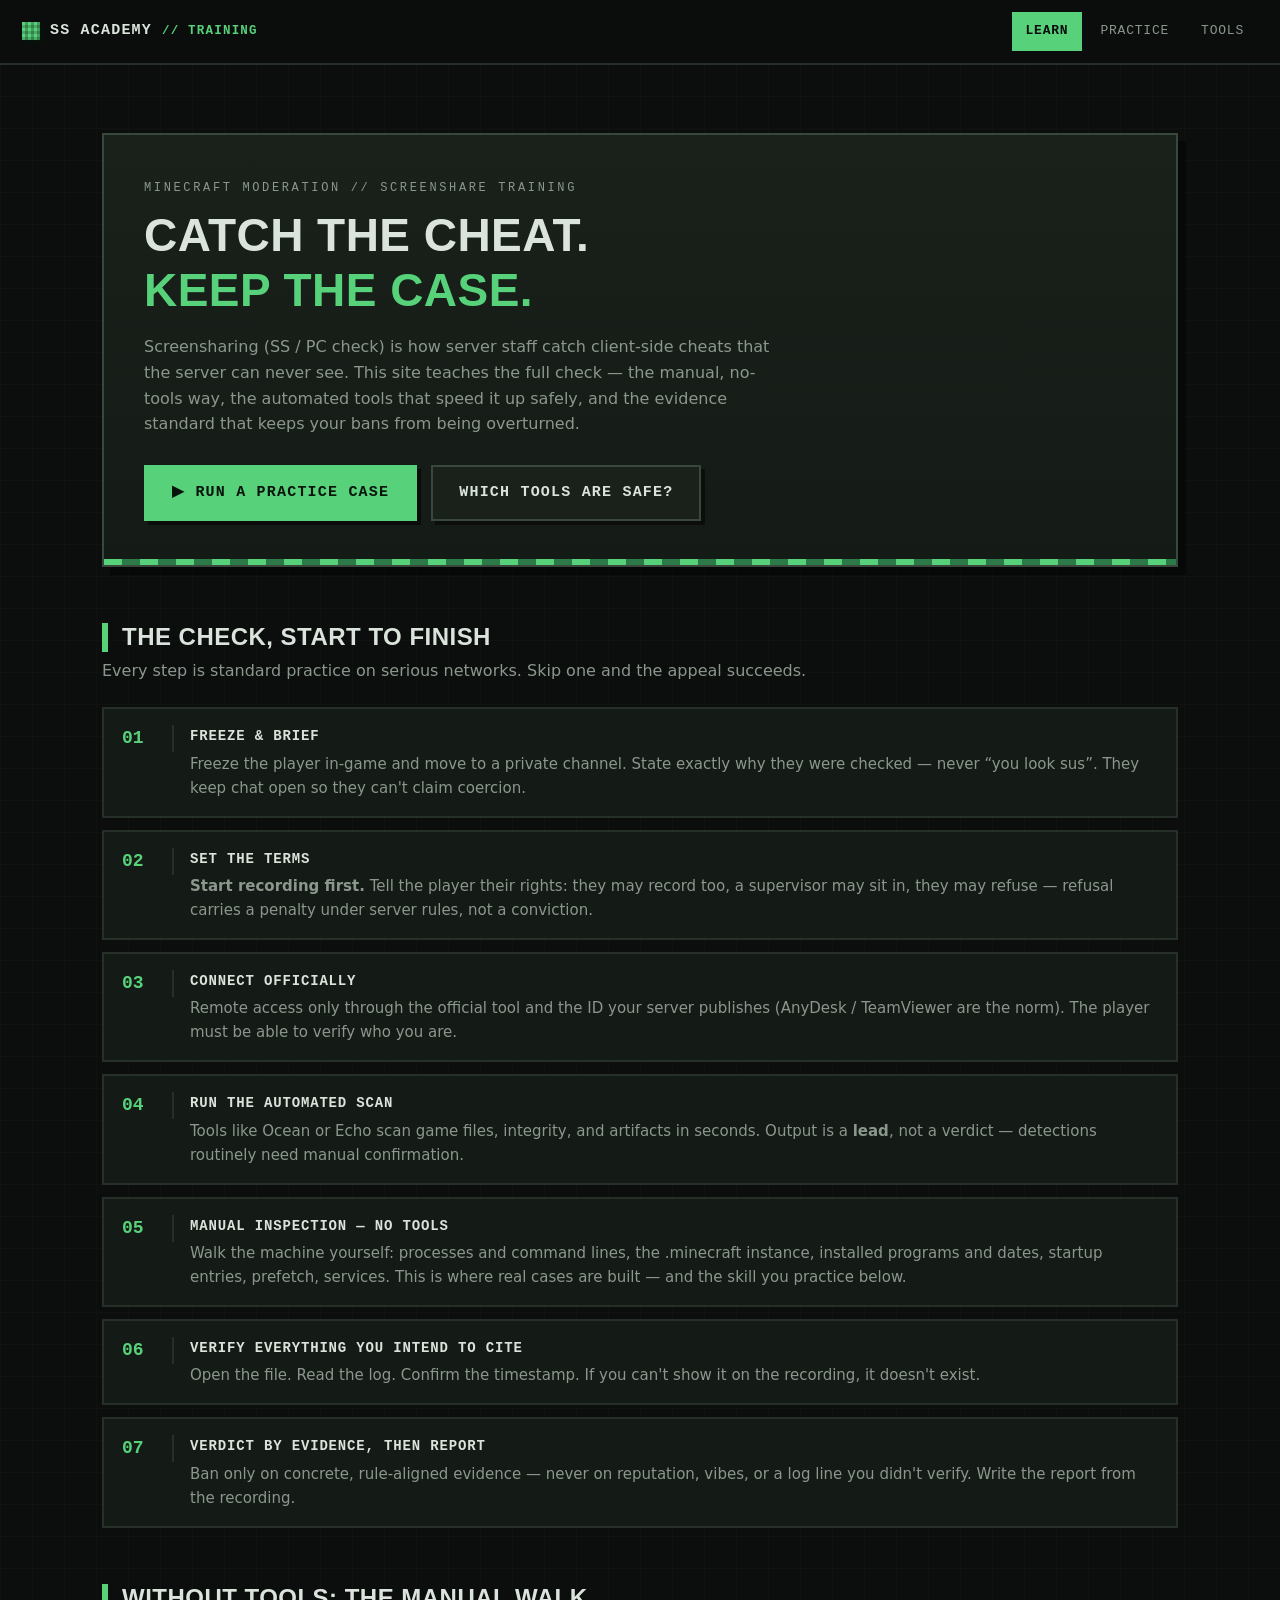
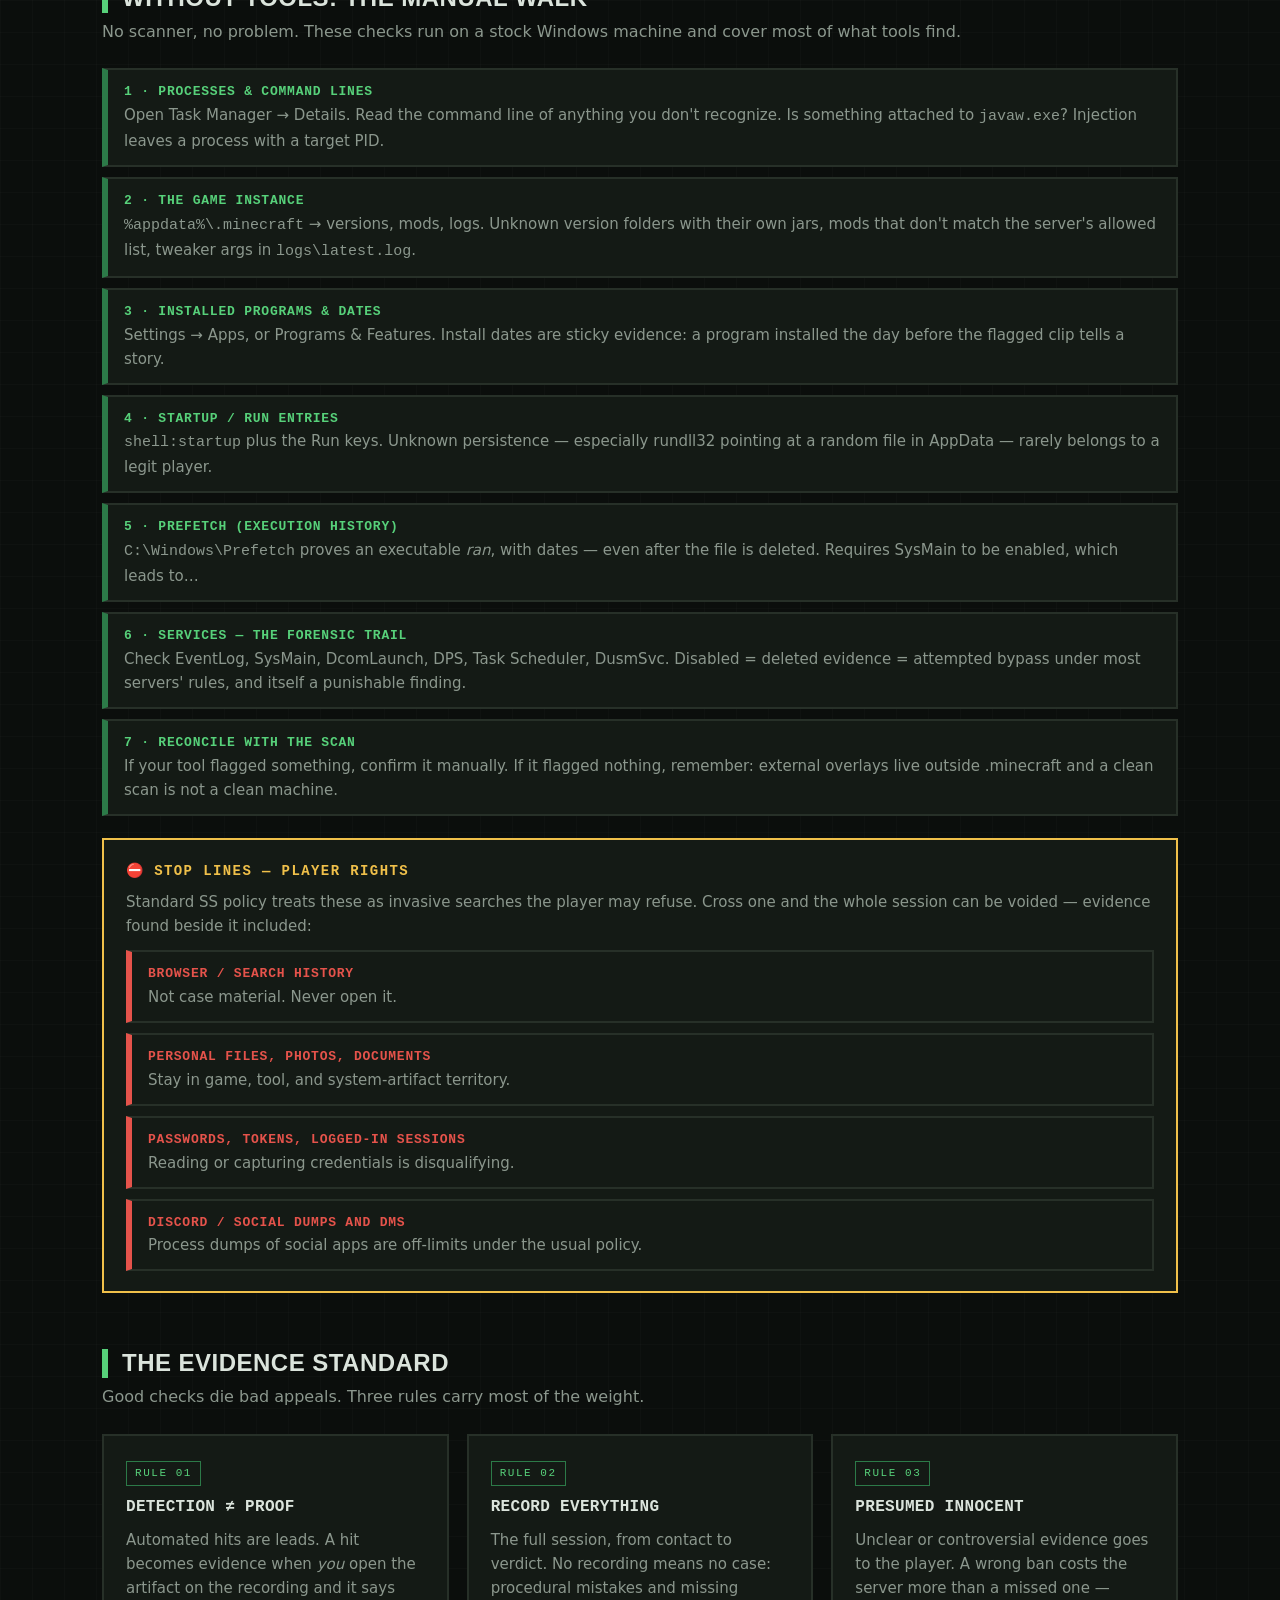
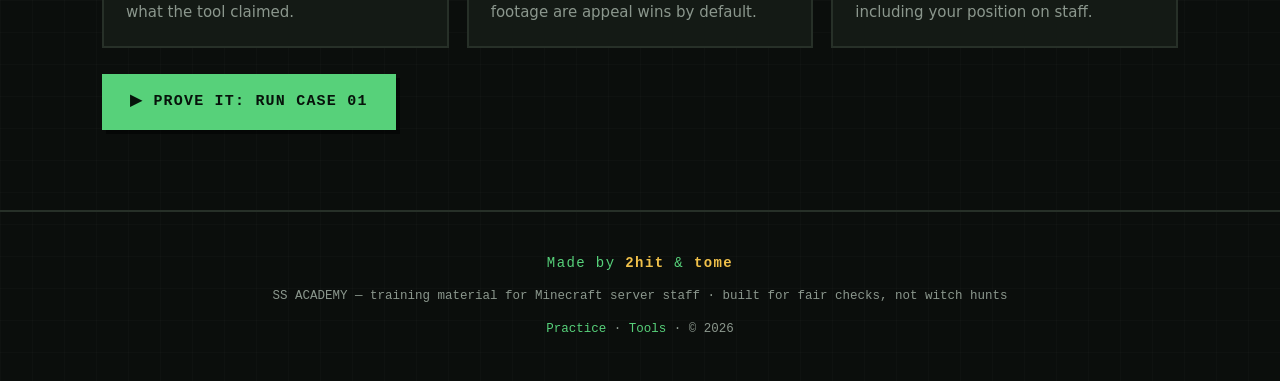
==== index.html @ bb81f4fd "SS Academy — training site for Minecraft screenshare staff" ====
<!DOCTYPE html>
<html lang="en">
<head>
  <meta charset="utf-8">
  <meta name="viewport" content="width=device-width, initial-scale=1">
  <title>SS Academy — Learn to screenshare in Minecraft</title>
  <meta name="description" content="Train as Minecraft server staff: the screenshare process, manual no-tools checks, safe tools like Ocean, and the evidence standard.">
  <link rel="icon" href="data:image/svg+xml,%3Csvg%20xmlns='http://www.w3.org/2000/svg'%20viewBox='0%200%2016%2016'%3E%3Crect%20width='16'%20height='16'%20fill='%2357d17a'/%3E%3Crect%20width='16'%20height='5'%20fill='%232c7a48'/%3E%3C/svg%3E">
  <link rel="stylesheet" href="assets/styles.css">
</head>
<body>

  <header class="topbar">
    <a class="brand" href="index.html"><span class="brand-block"></span>SS&nbsp;ACADEMY<small>// training</small></a>
    <nav class="nav">
      <a href="index.html">Learn</a>
      <a href="practice.html">Practice</a>
      <a href="tools.html">Tools</a>
    </nav>
  </header>

  <main class="wrap">

    <div class="hero">
      <p class="kicker">Minecraft moderation // screenshare training</p>
      <h1>Catch the cheat.<br><em>Keep the case.</em></h1>
      <p>
        Screensharing (SS / PC check) is how server staff catch client-side cheats that the
        server can never see. This site teaches the full check — the manual, no-tools way,
        the automated tools that speed it up safely, and the evidence standard that keeps
        your bans from being overturned.
      </p>
      <div class="cta-row">
        <a class="btn btn-accent btn-lg" href="practice.html">▶ Run a practice case</a>
        <a class="btn btn-lg" href="tools.html">Which tools are safe?</a>
      </div>
    </div>

    <section>
      <h2 class="section-title">The check, start to finish</h2>
      <p class="section-sub">Every step is standard practice on serious networks. Skip one and the appeal succeeds.</p>
      <div class="flow">
        <div class="flow-step">
          <div><h4>Freeze &amp; brief</h4>
          <p>Freeze the player in-game and move to a private channel. State exactly why they were checked — never “you look sus”. They keep chat open so they can't claim coercion.</p></div>
        </div>
        <div class="flow-step">
          <div><h4>Set the terms</h4>
          <p><b>Start recording first.</b> Tell the player their rights: they may record too, a supervisor may sit in, they may refuse — refusal carries a penalty under server rules, not a conviction.</p></div>
        </div>
        <div class="flow-step">
          <div><h4>Connect officially</h4>
          <p>Remote access only through the official tool and the ID your server publishes (AnyDesk / TeamViewer are the norm). The player must be able to verify who you are.</p></div>
        </div>
        <div class="flow-step">
          <div><h4>Run the automated scan</h4>
          <p>Tools like Ocean or Echo scan game files, integrity, and artifacts in seconds. Output is a <b>lead</b>, not a verdict — detections routinely need manual confirmation.</p></div>
        </div>
        <div class="flow-step">
          <div><h4>Manual inspection — no tools</h4>
          <p>Walk the machine yourself: processes and command lines, the .minecraft instance, installed programs and dates, startup entries, prefetch, services. This is where real cases are built — and the skill you practice below.</p></div>
        </div>
        <div class="flow-step">
          <div><h4>Verify everything you intend to cite</h4>
          <p>Open the file. Read the log. Confirm the timestamp. If you can't show it on the recording, it doesn't exist.</p></div>
        </div>
        <div class="flow-step">
          <div><h4>Verdict by evidence, then report</h4>
          <p>Ban only on concrete, rule-aligned evidence — never on reputation, vibes, or a log line you didn't verify. Write the report from the recording.</p></div>
        </div>
      </div>
    </section>

    <section>
      <h2 class="section-title">Without tools: the manual walk</h2>
      <p class="section-sub">No scanner, no problem. These checks run on a stock Windows machine and cover most of what tools find.</p>
      <ul class="checklist">
        <li><b>1 · Processes &amp; command lines</b><span>Open Task Manager → Details. Read the command line of anything you don't recognize. Is something attached to <code>javaw.exe</code>? Injection leaves a process with a target PID.</span></li>
        <li><b>2 · The game instance</b><span><code>%appdata%\.minecraft</code> → versions, mods, logs. Unknown version folders with their own jars, mods that don't match the server's allowed list, tweaker args in <code>logs\latest.log</code>.</span></li>
        <li><b>3 · Installed programs &amp; dates</b><span>Settings → Apps, or Programs & Features. Install dates are sticky evidence: a program installed the day before the flagged clip tells a story.</span></li>
        <li><b>4 · Startup / Run entries</b><span><code>shell:startup</code> plus the Run keys. Unknown persistence — especially rundll32 pointing at a random file in AppData — rarely belongs to a legit player.</span></li>
        <li><b>5 · Prefetch (execution history)</b><span><code>C:\Windows\Prefetch</code> proves an executable <i>ran</i>, with dates — even after the file is deleted. Requires SysMain to be enabled, which leads to…</span></li>
        <li><b>6 · Services — the forensic trail</b><span>Check EventLog, SysMain, DcomLaunch, DPS, Task Scheduler, DusmSvc. Disabled = deleted evidence = attempted bypass under most servers' rules, and itself a punishable finding.</span></li>
        <li><b>7 · Reconcile with the scan</b><span>If your tool flagged something, confirm it manually. If it flagged nothing, remember: external overlays live outside .minecraft and a clean scan is not a clean machine.</span></li>
      </ul>

      <div class="callout" style="margin-top:22px">
        <h4>⛔ Stop lines — player rights</h4>
        <p style="margin-bottom:12px">
          Standard SS policy treats these as invasive searches the player may refuse. Cross one and
          the whole session can be voided — evidence found beside it included:
        </p>
        <ul class="checklist stoplist">
          <li><b>Browser / search history</b><span>Not case material. Never open it.</span></li>
          <li><b>Personal files, photos, documents</b><span>Stay in game, tool, and system-artifact territory.</span></li>
          <li><b>Passwords, tokens, logged-in sessions</b><span>Reading or capturing credentials is disqualifying.</span></li>
          <li><b>Discord / social dumps and DMs</b><span>Process dumps of social apps are off-limits under the usual policy.</span></li>
        </ul>
      </div>
    </section>

    <section>
      <h2 class="section-title">The evidence standard</h2>
      <p class="section-sub">Good checks die bad appeals. Three rules carry most of the weight.</p>
      <div class="grid grid-3">
        <div class="card">
          <span class="tag ok">Rule 01</span>
          <h3>Detection ≠ proof</h3>
          <p>Automated hits are leads. A hit becomes evidence when <i>you</i> open the artifact on the recording and it says what the tool claimed.</p>
        </div>
        <div class="card">
          <span class="tag ok">Rule 02</span>
          <h3>Record everything</h3>
          <p>The full session, from contact to verdict. No recording means no case: procedural mistakes and missing footage are appeal wins by default.</p>
        </div>
        <div class="card">
          <span class="tag ok">Rule 03</span>
          <h3>Presumed innocent</h3>
          <p>Unclear or controversial evidence goes to the player. A wrong ban costs the server more than a missed one — including your position on staff.</p>
        </div>
      </div>
      <div class="cta-row" style="margin-top:26px">
        <a class="btn btn-accent btn-lg" href="practice.html">▶ Prove it: run case 01</a>
      </div>
    </section>

  </main>

  <footer class="footer">
    <p class="credit">Made by <b>2hit</b> &amp; <b>tome</b></p>
    <p>SS ACADEMY — training material for Minecraft server staff · built for fair checks, not witch hunts</p>
    <p><a href="practice.html">Practice</a> · <a href="tools.html">Tools</a> · © <span data-year></span></p>
  </footer>

  <script src="assets/site.js"></script>
</body>
</html>
---- assets/styles.css ----
/* ============================================================
   SS Academy — dark ops-console theme with blocky accents
   Zero external resources: system fonts only, works offline.
   ============================================================ */

:root {
  --bg: #0b0e0c;
  --bg2: #10150f;
  --panel: #141a15;
  --panel2: #1a211b;
  --line: #273028;
  --line-hi: #3a473c;
  --text: #dbe4dc;
  --muted: #8b978d;
  --accent: #57d17a;
  --accent-dim: #2c7a48;
  --gold: #f0c04a;
  --red: #e5534b;
  --blue: #5aa7e8;
  --mono: "Lucida Console", "Courier New", ui-monospace, monospace;
  --sans: Tahoma, Verdana, "DejaVu Sans", Geneva, sans-serif;
  --display: "Arial Black", "Arial Bold", Impact, "Helvetica Neue", sans-serif;
}

* { box-sizing: border-box; }

/* `hidden` must win over component display rules */
[hidden] { display: none !important; }

html { scroll-behavior: smooth; scroll-padding-top: 76px; }

body {
  margin: 0;
  background:
    linear-gradient(90deg, rgba(255,255,255,.014) 1px, transparent 1px) 0 0 / 32px 32px,
    linear-gradient(rgba(255,255,255,.014) 1px, transparent 1px) 0 0 / 32px 32px,
    var(--bg);
  color: var(--text);
  font-family: var(--sans);
  font-size: 16px;
  line-height: 1.6;
}

h1, h2, h3, h4, .mono { font-family: var(--mono); }

h1, h2, h3 { line-height: 1.2; letter-spacing: .02em; }

a { color: var(--accent); text-decoration: none; }
a:hover { text-decoration: underline; }

::selection { background: var(--accent-dim); color: #fff; }

/* ---------- top bar ---------- */

.topbar {
  position: sticky;
  top: 0;
  z-index: 40;
  display: flex;
  align-items: center;
  gap: 20px;
  padding: 12px 22px;
  background: rgba(11, 14, 12, .92);
  border-bottom: 2px solid var(--line);
  backdrop-filter: blur(6px);
}

.brand {
  display: flex;
  align-items: center;
  gap: 10px;
  font-family: var(--mono);
  font-weight: 700;
  font-size: 15px;
  letter-spacing: .08em;
  color: var(--text);
  text-transform: uppercase;
}
.brand:hover { text-decoration: none; }

.brand-block {
  width: 18px;
  height: 18px;
  background:
    linear-gradient(90deg, transparent 50%, rgba(0,0,0,.25) 50%) 0 0 / 6px 6px,
    linear-gradient(transparent 50%, rgba(0,0,0,.18) 50%) 0 0 / 6px 6px,
    var(--accent);
  box-shadow: 3px 3px 0 #06110a;
}

.brand small { color: var(--accent); }

.nav { display: flex; gap: 4px; margin-left: auto; flex-wrap: wrap; }

.nav a {
  font-family: var(--mono);
  font-size: 13px;
  letter-spacing: .06em;
  text-transform: uppercase;
  color: var(--muted);
  padding: 7px 12px;
  border: 2px solid transparent;
}
.nav a:hover { color: var(--text); text-decoration: none; background: var(--panel); }
.nav a.active { color: var(--bg); background: var(--accent); border-color: var(--accent); font-weight: 700; }

/* ---------- layout ---------- */

.wrap { max-width: 1120px; margin: 0 auto; padding: 42px 22px 80px; }

.kicker {
  font-family: var(--mono);
  font-size: 12px;
  letter-spacing: .22em;
  text-transform: uppercase;
  color: var(--accent);
  margin: 0 0 10px;
}

.lede { color: var(--muted); max-width: 68ch; }

section { margin-top: 56px; }

.section-title {
  font-size: 24px;
  text-transform: uppercase;
  margin: 0 0 6px;
  border-left: 6px solid var(--accent);
  padding-left: 14px;
}

.section-sub { color: var(--muted); margin: 0 0 24px; }

/* ---------- hero ---------- */

.hero {
  margin-top: 26px;
  padding: 44px 40px;
  background: linear-gradient(180deg, var(--panel2), var(--panel));
  border: 2px solid var(--line-hi);
  box-shadow: 8px 8px 0 rgba(0,0,0,.45);
  position: relative;
  overflow: hidden;
}
.hero::after {
  content: "";
  position: absolute;
  inset: auto 0 0 0;
  height: 6px;
  background: repeating-linear-gradient(90deg, var(--accent) 0 18px, var(--accent-dim) 18px 36px);
}

.hero h1 {
  font-size: clamp(30px, 5vw, 46px);
  margin: 0 0 14px;
  text-transform: uppercase;
}

.hero h1 em { font-style: normal; color: var(--accent); }

.hero p { color: var(--muted); max-width: 62ch; }

.cta-row { display: flex; gap: 14px; flex-wrap: wrap; margin-top: 28px; }

/* ---------- buttons ---------- */

.btn {
  display: inline-block;
  font-family: var(--mono);
  font-size: 13px;
  font-weight: 700;
  letter-spacing: .08em;
  text-transform: uppercase;
  color: var(--text);
  background: var(--panel2);
  border: 2px solid var(--line-hi);
  padding: 11px 18px;
  cursor: pointer;
  box-shadow: 4px 4px 0 rgba(0,0,0,.5);
  transition: transform .06s, box-shadow .06s;
}
.btn:hover { transform: translate(-2px, -2px); box-shadow: 6px 6px 0 rgba(0,0,0,.5); text-decoration: none; }
.btn:active { transform: translate(1px, 1px); box-shadow: 2px 2px 0 rgba(0,0,0,.5); }

.btn-accent { background: var(--accent); border-color: var(--accent); color: #07130b; }
.btn-warn { background: var(--gold); border-color: var(--gold); color: #1a1405; }
.btn-danger { background: transparent; border-color: var(--red); color: var(--red); }
.btn-ghost { background: transparent; }
.btn-lg { font-size: 15px; padding: 14px 26px; }

.btn-danger-flash { animation: pulse 1.1s infinite; border-color: var(--red); color: var(--red); }
@keyframes pulse { 50% { box-shadow: 0 0 0 4px rgba(229,83,75,.25); } }

/* ---------- cards / grids ---------- */

.grid { display: grid; gap: 18px; }
.grid-3 { grid-template-columns: repeat(auto-fit, minmax(250px, 1fr)); }
.grid-2 { grid-template-columns: repeat(auto-fit, minmax(320px, 1fr)); }

.card {
  background: var(--panel);
  border: 2px solid var(--line);
  padding: 22px;
}
.card h3 { margin: 0 0 10px; font-size: 16px; text-transform: uppercase; }
.card p { margin: 0; color: var(--muted); font-size: 15px; }

.tag {
  display: inline-block;
  font-family: var(--mono);
  font-size: 11px;
  letter-spacing: .14em;
  text-transform: uppercase;
  padding: 3px 8px;
  border: 1px solid var(--line-hi);
  color: var(--muted);
  margin-bottom: 12px;
}
.tag.ok { color: var(--accent); border-color: var(--accent-dim); }
.tag.warn { color: var(--gold); border-color: #6b5a22; }
.tag.bad { color: var(--red); border-color: #6b2b27; }

/* ---------- flow steps ---------- */

.flow { counter-reset: step; display: grid; gap: 12px; }
.flow-step {
  counter-increment: step;
  display: grid;
  grid-template-columns: 52px 1fr;
  gap: 16px;
  align-items: start;
  background: var(--panel);
  border: 2px solid var(--line);
  padding: 16px 18px;
}
.flow-step::before {
  content: "0" counter(step);
  font-family: var(--mono);
  font-weight: 700;
  font-size: 18px;
  color: var(--accent);
  border-right: 2px solid var(--line);
  padding-right: 14px;
  line-height: 1.5;
}
.flow-step h4 { margin: 0 0 4px; font-size: 14px; text-transform: uppercase; letter-spacing: .06em; }
.flow-step p { margin: 0; color: var(--muted); font-size: 15px; }

/* ---------- checklists ---------- */

.checklist { list-style: none; margin: 0; padding: 0; display: grid; gap: 10px; }
.checklist li {
  background: var(--panel);
  border: 2px solid var(--line);
  border-left: 6px solid var(--accent-dim);
  padding: 12px 16px;
  font-size: 15px;
}
.checklist li b { font-family: var(--mono); color: var(--accent); display: block; font-size: 13px; letter-spacing: .06em; text-transform: uppercase; }
.checklist li span { color: var(--muted); }

.stoplist li { border-left-color: var(--red); }
.stoplist li b { color: var(--red); }

/* ---------- callout ---------- */

.callout {
  background: var(--panel);
  border: 2px solid var(--gold);
  padding: 20px 22px;
  font-size: 15px;
}
.callout h4 { margin: 0 0 8px; color: var(--gold); font-size: 14px; text-transform: uppercase; letter-spacing: .1em; }
.callout p { margin: 0; color: var(--muted); }

/* ---------- rubric ---------- */

.rubric { list-style: none; padding: 0; margin: 0; display: grid; gap: 10px; counter-reset: rub; }
.rubric li {
  counter-increment: rub;
  display: grid;
  grid-template-columns: 44px 1fr;
  gap: 14px;
  background: var(--panel);
  border: 2px solid var(--line);
  padding: 14px 16px;
}
.rubric li::before {
  content: counter(rub);
  font-family: var(--mono);
  font-weight: 700;
  color: var(--gold);
  font-size: 18px;
}
.rubric b { display: block; font-family: var(--mono); font-size: 14px; text-transform: uppercase; }
.rubric span { color: var(--muted); font-size: 15px; }

/* ---------- tool cards ---------- */

.tool-card { background: var(--panel); border: 2px solid var(--line); padding: 24px; }
.tool-card .tool-head { display: flex; align-items: baseline; justify-content: space-between; gap: 12px; flex-wrap: wrap; }
.tool-card h3 { margin: 0; font-size: 19px; }
.tool-card .verdict {
  font-family: var(--mono);
  font-size: 11px;
  letter-spacing: .12em;
  padding: 4px 9px;
  text-transform: uppercase;
  white-space: nowrap;
}
.verdict.v-ok { background: var(--accent-dim); color: #eafff0; }
.verdict.v-mid { background: #6b5a22; color: #ffe9a8; }
.verdict.v-info { background: #234a6b; color: #cfe8ff; }
.tool-card .tool-src { font-family: var(--mono); font-size: 13px; color: var(--blue); word-break: break-all; }
.tool-card ul { margin: 14px 0 0; padding-left: 18px; color: var(--muted); font-size: 15px; }
.tool-card ul li { margin-bottom: 6px; }

/* ============================================================
   practice.html — simulator
   ============================================================ */

.sim-wrap { max-width: 1340px; }

/* case select */

.case-grid { display: grid; grid-template-columns: repeat(auto-fit, minmax(270px, 1fr)); gap: 18px; margin-top: 26px; }

.case-card {
  text-align: left;
  background: var(--panel);
  border: 2px solid var(--line-hi);
  padding: 22px;
  cursor: pointer;
  color: var(--text);
  display: flex;
  flex-direction: column;
  gap: 8px;
  box-shadow: 5px 5px 0 rgba(0,0,0,.4);
  transition: transform .07s, border-color .07s;
}
.case-card:hover { transform: translate(-3px, -3px); border-color: var(--accent); text-decoration: none; }
.case-num { font-family: var(--mono); font-size: 12px; letter-spacing: .2em; color: var(--accent); }
.case-diff { font-family: var(--mono); font-size: 11px; letter-spacing: .16em; color: var(--gold); }
.case-title { font-family: var(--mono); font-size: 20px; font-weight: 700; }
.case-tag { color: var(--muted); font-size: 14px; }
.case-best { font-family: var(--mono); font-size: 12px; color: var(--muted); margin-top: 8px; border-top: 1px dashed var(--line-hi); padding-top: 10px; }
.best-pass { color: var(--accent); }

/* briefing overlay */

.overlay {
  position: fixed;
  inset: 0;
  z-index: 60;
  background: rgba(5, 7, 6, .88);
  display: flex;
  align-items: center;
  justify-content: center;
  padding: 24px;
  overflow: auto;
}

.sheet {
  background: var(--panel);
  border: 2px solid var(--line-hi);
  box-shadow: 10px 10px 0 rgba(0,0,0,.5);
  max-width: 720px;
  width: 100%;
  padding: 30px;
}

.sheet h2 { margin: 0 0 4px; text-transform: uppercase; font-size: 22px; }
.sheet .sheet-kicker { font-family: var(--mono); font-size: 12px; letter-spacing: .2em; color: var(--accent); }

.report {
  background: var(--bg2);
  border: 1px solid var(--line);
  padding: 18px;
  white-space: pre-line;
  font-size: 15px;
  color: var(--text);
  margin: 18px 0;
}

.sheet .rule { font-size: 13px; color: var(--muted); font-family: var(--mono); }
.sheet-actions { display: flex; gap: 12px; margin-top: 22px; flex-wrap: wrap; }

/* case view layout */

.case-head {
  display: flex;
  align-items: center;
  justify-content: space-between;
  gap: 16px;
  flex-wrap: wrap;
  border: 2px solid var(--line);
  background: var(--panel);
  padding: 14px 18px;
  margin-bottom: 16px;
}
.case-head h2 { margin: 0; font-size: 18px; text-transform: uppercase; }
.case-head .case-sub { font-family: var(--mono); font-size: 12px; color: var(--muted); letter-spacing: .1em; }

.sim-grid {
  display: grid;
  grid-template-columns: minmax(0, 1fr) 310px;
  gap: 16px;
  align-items: start;
}

.sim-main {
  background: var(--panel);
  border: 2px solid var(--line);
  display: grid;
  grid-template-columns: 190px minmax(0, 1fr);
  min-height: 560px;
}

.panel-nav { border-right: 2px solid var(--line); background: var(--bg2); padding: 10px; display: flex; flex-direction: column; gap: 6px; }

.panel-tab {
  text-align: left;
  background: transparent;
  border: 2px solid transparent;
  color: var(--muted);
  padding: 10px 12px;
  cursor: pointer;
  font-family: var(--mono);
}
.panel-tab .tab-label { display: block; font-size: 13px; letter-spacing: .1em; font-weight: 700; }
.panel-tab .tab-sub { display: block; font-size: 11px; color: var(--muted); opacity: .8; }
.panel-tab:hover { background: var(--panel); color: var(--text); }
.panel-tab.active { background: var(--accent); border-color: var(--accent); color: #07130b; }
.panel-tab.active .tab-sub { color: #07130b; }

.panel-body { padding: 20px; min-width: 0; }

.panel-head h3 { margin: 0 0 4px; font-size: 16px; letter-spacing: .12em; }
.panel-head p { margin: 0 0 16px; color: var(--muted); font-size: 14px; }

.rows { display: flex; flex-direction: column; gap: 6px; }

.row {
  display: flex;
  align-items: center;
  gap: 12px;
  width: 100%;
  text-align: left;
  background: var(--panel2);
  border: 2px solid var(--line);
  color: var(--text);
  padding: 10px 14px;
  cursor: pointer;
  font-family: var(--sans);
}
.row:hover { border-color: var(--line-hi); background: #1e261f; }
.row.cited { border-color: var(--accent-dim); box-shadow: inset 4px 0 0 var(--accent); }
.row-main { display: flex; flex-direction: column; min-width: 0; flex: 1; }
.row-title { font-family: var(--mono); font-size: 14px; font-weight: 600; }
.row-sub { font-family: var(--mono); font-size: 12px; color: var(--muted); word-break: break-all; }
.row-badge {
  font-family: var(--mono);
  font-size: 10px;
  letter-spacing: .14em;
  background: var(--accent);
  color: #07130b;
  font-weight: 700;
  padding: 3px 7px;
  flex-shrink: 0;
}

/* scan */

.scan-wrap { display: flex; flex-direction: column; gap: 14px; }
.scan-blurb { color: var(--muted); font-size: 14px; margin: 0; }
.scan-wait, .scan-done { font-family: var(--mono); font-size: 12px; color: var(--muted); padding: 8px 4px; letter-spacing: .08em; }
.scan-done { color: var(--accent); }

/* sidebar / case file */

.case-file {
  background: var(--panel);
  border: 2px solid var(--line);
  padding: 18px;
  position: sticky;
  top: 74px;
}
.case-file h3 { margin: 0 0 4px; font-size: 15px; letter-spacing: .12em; text-transform: uppercase; }
.case-file .hint { font-size: 12px; color: var(--muted); margin: 0 0 14px; }

#flagged-list { list-style: none; margin: 0 0 14px; padding: 0; display: flex; flex-direction: column; gap: 6px; }
#flagged-list li {
  display: flex;
  align-items: center;
  justify-content: space-between;
  gap: 8px;
  background: var(--panel2);
  border-left: 4px solid var(--accent);
  padding: 7px 10px;
  font-family: var(--mono);
  font-size: 12px;
  word-break: break-all;
}
#flagged-list .empty { font-family: var(--sans); font-size: 13px; }
.muted { color: var(--muted); }

.chip-x {
  background: transparent;
  border: 1px solid var(--line-hi);
  color: var(--muted);
  cursor: pointer;
  font-size: 11px;
  padding: 1px 6px;
  flex-shrink: 0;
}
.chip-x:hover { border-color: var(--red); color: var(--red); }

#rights-badge {
  display: block;
  background: rgba(229, 83, 75, .12);
  border: 2px solid var(--red);
  color: var(--red);
  font-family: var(--mono);
  font-size: 11px;
  letter-spacing: .1em;
  padding: 8px 10px;
  margin-bottom: 12px;
  text-align: center;
}

/* item modal */

.modal-box { max-width: 760px; width: 100%; }

.modal-head {
  display: flex;
  justify-content: space-between;
  align-items: start;
  gap: 14px;
  border-bottom: 2px solid var(--line);
  padding-bottom: 14px;
  margin-bottom: 16px;
}
.modal-head h3 { margin: 0; font-size: 17px; word-break: break-all; }
.modal-sub { font-family: var(--mono); font-size: 12px; color: var(--blue); word-break: break-all; margin-top: 4px; }
.modal-meta { font-family: var(--mono); font-size: 12px; color: var(--muted); }

.close-x {
  background: var(--panel2);
  border: 2px solid var(--line-hi);
  color: var(--muted);
  font-family: var(--mono);
  font-size: 14px;
  width: 34px;
  height: 34px;
  cursor: pointer;
  flex-shrink: 0;
}
.close-x:hover { border-color: var(--red); color: var(--red); }

#modal-detail {
  background: var(--bg2);
  border: 1px solid var(--line);
  padding: 16px;
  font-family: var(--mono);
  font-size: 13px;
  line-height: 1.65;
  white-space: pre-wrap;
  overflow-x: auto;
  max-height: 46vh;
  overflow-y: auto;
}

.modal-actions {
  display: flex;
  justify-content: space-between;
  align-items: center;
  gap: 14px;
  margin-top: 18px;
  flex-wrap: wrap;
}

.breach-tag {
  font-family: var(--mono);
  font-size: 12px;
  color: var(--red);
  border: 2px dashed var(--red);
  padding: 8px 12px;
}

.rights-box {
  border: 2px solid var(--red);
  background: rgba(229, 83, 75, .08);
  padding: 20px;
}
.rights-box h4 { margin: 0 0 8px; color: var(--red); font-size: 15px; text-transform: uppercase; letter-spacing: .1em; }
.rights-box p { margin: 0 0 10px; color: var(--text); font-size: 15px; }
.rights-box .small { color: var(--muted); font-size: 13px; }

/* verdict modal */

.verdict-opt {
  display: flex;
  gap: 12px;
  align-items: start;
  background: var(--panel2);
  border: 2px solid var(--line);
  padding: 13px 15px;
  margin-bottom: 10px;
  cursor: pointer;
}
.verdict-opt:hover { border-color: var(--line-hi); }
.verdict-opt input { accent-color: var(--accent); margin-top: 4px; }
.verdict-opt b { font-family: var(--mono); font-size: 14px; letter-spacing: .06em; display: block; }
.verdict-opt span { color: var(--muted); font-size: 13px; }

#cites-wrap { margin-top: 16px; }
#cites-wrap h5 { font-family: var(--mono); font-size: 12px; letter-spacing: .14em; color: var(--muted); margin: 0 0 8px; text-transform: uppercase; }
#verdict-cites { list-style: none; margin: 0; padding: 0; display: flex; flex-wrap: wrap; gap: 6px; }
#verdict-cites li {
  font-family: var(--mono);
  font-size: 12px;
  background: var(--bg2);
  border: 1px solid var(--accent-dim);
  padding: 4px 9px;
}
#verdict-cites li.muted { border-color: var(--line); }

#verdict-hint { color: var(--gold); font-family: var(--mono); font-size: 13px; min-height: 20px; margin: 8px 0 0; }

/* results */

.results-sheet { max-width: 820px; }

.results-top { display: flex; align-items: baseline; justify-content: space-between; gap: 16px; flex-wrap: wrap; }
#results-grade { font-size: clamp(30px, 6vw, 44px); font-weight: 700; letter-spacing: .04em; }
.grade-good { color: var(--accent); }
.grade-warn { color: var(--gold); }
.grade-bad { color: var(--red); }
#results-score { font-family: var(--mono); font-size: 24px; color: var(--text); }
#results-verdict { font-family: var(--mono); font-size: 14px; color: var(--muted); margin-top: 6px; }
#results-verdict .ok { color: var(--accent); }
#results-verdict .no { color: var(--red); }

.results-note {
  border: 2px solid var(--line);
  background: var(--bg2);
  padding: 14px 16px;
  font-size: 15px;
  margin: 18px 0;
}
.results-note.good { border-color: var(--accent-dim); }
.results-note.bad { border-color: var(--red); color: #ffd9d6; }

#breakdown { list-style: none; margin: 0 0 8px; padding: 0; }
#breakdown li {
  display: flex;
  justify-content: space-between;
  gap: 14px;
  font-family: var(--mono);
  font-size: 13px;
  padding: 8px 12px;
  border-bottom: 1px solid var(--line);
  color: var(--muted);
}
#breakdown li b { color: var(--text); }
#breakdown li.good b { color: var(--accent); }
#breakdown li.bad b { color: var(--red); }

.debrief { border-top: 2px solid var(--line); margin-top: 22px; padding-top: 18px; }
.debrief h4 { margin: 0 0 4px; font-size: 16px; color: var(--gold); text-transform: uppercase; }
.debrief-summary { color: var(--muted); font-style: italic; margin: 0 0 16px; }
.debrief-point { display: flex; flex-direction: column; gap: 3px; margin-bottom: 13px; }
.debrief-point b { font-family: var(--mono); font-size: 13px; color: var(--accent); letter-spacing: .05em; text-transform: uppercase; }
.debrief-point span { color: var(--muted); font-size: 14.5px; }

/* ---------- footer ---------- */

.footer {
  border-top: 2px solid var(--line);
  padding: 26px 22px 40px;
  text-align: center;
  color: var(--muted);
  font-family: var(--mono);
  font-size: 12.5px;
}
.footer a { color: var(--accent); }
.footer .credit { color: var(--accent); font-size: 14px; letter-spacing: .1em; margin-bottom: 8px; }
.footer .credit b { color: var(--gold); font-weight: 700; }

/* ---------- responsive ---------- */

@media (max-width: 980px) {
  .sim-grid { grid-template-columns: 1fr; }
  .case-file { position: static; }
}

@media (max-width: 760px) {
  .sim-main { grid-template-columns: 1fr; }
  .panel-nav { flex-direction: row; overflow-x: auto; border-right: none; border-bottom: 2px solid var(--line); }
  .panel-tab { white-space: nowrap; }
  .tab-sub { display: none; }
  .hero { padding: 30px 22px; }
  .flow-step { grid-template-columns: 40px 1fr; }
  .topbar { flex-wrap: wrap; gap: 8px; }
  .nav { margin-left: 0; }
}

/* ============================================================
   practice mini-game: modes, tests, comms, field test
   ============================================================ */

/* --- mode select --- */

.mode-grid { display: grid; grid-template-columns: repeat(auto-fit, minmax(320px, 1fr)); gap: 18px; margin-top: 26px; }

.mode-card {
  text-align: left;
  background: var(--panel);
  border: 2px solid var(--line-hi);
  padding: 22px 24px;
  cursor: pointer;
  color: var(--text);
  display: flex;
  flex-direction: column;
  gap: 8px;
  box-shadow: 5px 5px 0 rgba(0,0,0,.4);
  transition: transform .07s, border-color .07s;
  position: relative;
}
.mode-card:hover { transform: translate(-3px, -3px); border-color: var(--accent); }
.mode-card.picked { border-color: var(--accent); background: linear-gradient(180deg, #17211a, var(--panel)); }
.mode-card.picked::after {
  content: "SELECTED";
  position: absolute;
  top: 14px;
  right: 14px;
  font-family: var(--mono);
  font-size: 10px;
  letter-spacing: .16em;
  background: var(--accent);
  color: #07130b;
  font-weight: 700;
  padding: 4px 8px;
}
.mode-name { font-family: var(--mono); font-size: 21px; font-weight: 700; letter-spacing: .04em; }
.mode-tag { font-family: var(--mono); font-size: 11px; letter-spacing: .18em; color: var(--gold); }
.mode-sub { font-family: var(--mono); font-size: 12px; color: var(--accent); letter-spacing: .05em; }
.mode-desc { color: var(--muted); font-size: 14.5px; }
.mode-bullets { list-style: none; margin: 6px 0 0; padding: 0; display: flex; flex-direction: column; gap: 5px; }
.mode-bullets li { font-family: var(--mono); font-size: 12px; color: var(--muted); }
.mode-bullets li::before { content: "▸ "; color: var(--accent); }

.subhead { display: flex; align-items: center; gap: 14px; margin-top: 40px; flex-wrap: wrap; }
.subhead h2 { margin: 0; font-size: 19px; text-transform: uppercase; border-left: 6px solid var(--accent); padding-left: 14px; }
.mode-badge { font-family: var(--mono); font-size: 11px; letter-spacing: .16em; color: var(--gold); border: 1px solid #6b5a22; padding: 4px 9px; }

/* --- briefing run sheet --- */

.runsheet { background: var(--bg2); border: 1px solid var(--line); padding: 16px 18px; margin: 0 0 16px; }
.runsheet h5 { margin: 0 0 10px; font-family: var(--mono); font-size: 12px; letter-spacing: .16em; text-transform: uppercase; color: var(--accent); }
.runsheet h5 span { color: var(--gold); }
.runsheet ol { margin: 0; padding-left: 20px; columns: 2; column-gap: 26px; }
.runsheet li { font-size: 13.5px; color: var(--text); margin-bottom: 5px; break-inside: avoid; }
.runsheet li b { font-family: var(--mono); font-size: 12.5px; color: var(--accent); }
.runsheet li small { color: var(--muted); display: block; font-size: 12px; }
@media (max-width: 640px) { .runsheet ol { columns: 1; } }

/* --- case head chips --- */

.case-head-right { display: flex; align-items: center; gap: 10px; flex-wrap: wrap; }
.head-chip { font-family: var(--mono); font-size: 11px; letter-spacing: .12em; padding: 5px 9px; border: 1px solid var(--line-hi); color: var(--muted); }
.mode-chip { color: var(--gold); border-color: #6b5a22; }
.rec-chip { color: var(--red); border-color: #6b2b27; }
.rec-chip.live { color: var(--accent); border-color: var(--accent-dim); animation: blink 1.6s infinite; }
@keyframes blink { 50% { opacity: .45; } }

/* --- tests strip --- */

.tests {
  background: var(--panel);
  border: 2px solid var(--line);
  padding: 14px 16px;
  margin-bottom: 16px;
}
.tests-top { display: flex; justify-content: space-between; align-items: baseline; gap: 12px; margin-bottom: 10px; }
.tests-title { font-family: var(--mono); font-size: 13px; letter-spacing: .14em; text-transform: uppercase; font-weight: 700; }
.tests-title small { color: var(--muted); font-size: 11px; letter-spacing: .06em; text-transform: none; font-weight: 400; }
.tests-count { font-family: var(--mono); font-size: 12px; color: var(--accent); }

.test-chips { display: flex; flex-wrap: wrap; gap: 7px; }

.tchip {
  position: relative;
  overflow: hidden;
  font-family: var(--mono);
  font-size: 11px;
  letter-spacing: .07em;
  text-transform: uppercase;
  background: var(--panel2);
  border: 2px solid var(--line);
  color: var(--muted);
  padding: 7px 10px;
  cursor: pointer;
  text-align: left;
}
.tchip:hover { border-color: var(--line-hi); color: var(--text); }
.tchip .tstate { color: var(--line-hi); margin-right: 6px; }
.tchip.running { color: var(--gold); border-color: #6b5a22; }
.tchip.running .tstate { color: var(--gold); }
.tchip.done { color: var(--accent); border-color: var(--accent-dim); background: rgba(87,209,122,.07); }
.tchip.done .tstate { color: var(--accent); }
.tchip.auto { border-style: dashed; }
.tchip:disabled { cursor: default; opacity: .85; }

.tchip .bar {
  position: absolute;
  left: 0; bottom: 0;
  height: 3px;
  width: 0;
  background: var(--gold);
  animation: fill var(--dur, 900ms) linear forwards;
}
.tchip.done .bar { background: var(--accent); width: 100%; animation: none; }
@keyframes fill { to { width: 100%; } }

.test-log {
  margin-top: 10px;
  border-top: 1px dashed var(--line);
  padding-top: 9px;
  display: flex;
  flex-direction: column;
  gap: 4px;
  max-height: 118px;
  overflow-y: auto;
}
.tlog-line { font-family: var(--mono); font-size: 12px; color: var(--muted); }
.tlog-line b { color: var(--text); letter-spacing: .08em; }
.tlog-line.ok b { color: var(--accent); }
.tlog-line.hit b { color: var(--gold); }
.tlink { background: none; border: none; color: var(--blue); font-family: var(--mono); font-size: 11px; cursor: pointer; padding: 0 0 0 6px; text-decoration: underline; }

/* --- side column: comms + case file --- */

.side { display: flex; flex-direction: column; gap: 16px; min-width: 0; }

.talk { background: var(--panel); border: 2px solid var(--line); display: flex; flex-direction: column; min-height: 300px; }
.talk-head {
  display: flex; justify-content: space-between; align-items: center; gap: 10px;
  background: var(--bg2); border-bottom: 2px solid var(--line);
  padding: 9px 12px;
}
.talk-name { font-family: var(--mono); font-size: 12px; letter-spacing: .1em; font-weight: 700; }
.talk-state { font-family: var(--mono); font-size: 10px; letter-spacing: .14em; color: var(--accent); }

.talk-feed {
  flex: 1;
  min-height: 150px;
  max-height: 300px;
  overflow-y: auto;
  padding: 12px;
  display: flex;
  flex-direction: column;
  gap: 9px;
}
.talk-feed .empty { font-size: 12.5px; color: var(--muted); font-style: italic; }

.msg { max-width: 92%; font-size: 13.5px; line-height: 1.5; padding: 8px 11px; border: 1px solid var(--line); }
.msg .who { display: block; font-family: var(--mono); font-size: 10px; letter-spacing: .14em; color: var(--muted); margin-bottom: 3px; }
.msg.suspect { background: var(--panel2); align-self: flex-start; border-left: 3px solid var(--gold); }
.msg.suspect .who { color: var(--gold); }
.msg.you { background: rgba(87,209,122,.08); align-self: flex-end; border-right: 3px solid var(--accent); text-align: right; }
.msg.you .who { color: var(--accent); }
.msg.sys { align-self: center; background: transparent; border-style: dashed; color: var(--muted); font-size: 11.5px; font-family: var(--mono); }

.msg-note { align-self: stretch; font-size: 12px; line-height: 1.45; padding: 6px 9px; border-left: 3px solid var(--red); background: rgba(229,83,75,.08); color: #ffc9c5; }
.msg-note.good { border-left-color: var(--accent); background: rgba(87,209,122,.07); color: #c6f2d4; }

.talk-options { display: flex; flex-direction: column; gap: 7px; padding: 10px; border-top: 2px solid var(--line); background: var(--bg2); }
.talk-options .opt-hint { font-family: var(--mono); font-size: 10px; letter-spacing: .12em; color: var(--gold); text-transform: uppercase; }
.opt {
  text-align: left;
  background: var(--panel2);
  border: 2px solid var(--line-hi);
  color: var(--text);
  font-family: var(--sans);
  font-size: 13px;
  line-height: 1.45;
  padding: 9px 11px;
  cursor: pointer;
}
.opt:hover { border-color: var(--accent); background: #1e261f; }

/* --- field test --- */

.q-block { border: 2px solid var(--line); background: var(--bg2); padding: 15px 17px; margin-bottom: 13px; }
.q-num { font-family: var(--mono); font-size: 11px; letter-spacing: .16em; color: var(--accent); }
.q-text { margin: 5px 0 11px; font-size: 15px; font-weight: 600; }
.q-opt { display: flex; gap: 10px; align-items: start; background: var(--panel2); border: 2px solid var(--line); padding: 9px 12px; margin-bottom: 7px; cursor: pointer; font-size: 14px; }
.q-opt:hover { border-color: var(--line-hi); }
.q-opt input { accent-color: var(--accent); margin-top: 4px; }
.q-opt.picked { border-color: var(--accent-dim); }

#quiz-hint { color: var(--gold); font-family: var(--mono); font-size: 13px; min-height: 18px; margin: 4px 0 0; }

.quiz-review { border: 2px solid var(--line); background: var(--bg2); padding: 16px 18px; margin: 0 0 18px; }
.quiz-review h5 { margin: 0 0 10px; font-family: var(--mono); font-size: 12px; letter-spacing: .16em; text-transform: uppercase; color: var(--accent); }
.qr-item { margin-bottom: 12px; font-size: 13.5px; }
.qr-item:last-child { margin-bottom: 0; }
.qr-q { font-weight: 600; margin-bottom: 3px; }
.qr-a { font-family: var(--mono); font-size: 12px; color: var(--muted); }
.qr-a b.yes { color: var(--accent); }
.qr-a b.no { color: var(--red); }
.qr-why { color: var(--muted); font-size: 12.5px; font-style: italic; margin-top: 3px; }

/* --- responsive for the new bits --- */

@media (max-width: 980px) {
  .talk-feed { max-height: 240px; }
}

/* --- type: blocky display face for the big beats --- */

.hero h1 { font-family: var(--display); letter-spacing: .01em; }
.section-title { font-family: var(--display); letter-spacing: .02em; }
#results-grade { font-family: var(--display); }
.case-title { font-family: var(--display); font-size: 19px; }
.mode-name { font-family: var(--display); font-size: 20px; letter-spacing: .02em; }
.results-sheet .sheet-kicker + .results-top h2 { font-family: var(--display); }

/* --- after-action review --- */

.review { border: 2px solid var(--line); background: var(--bg2); padding: 16px 18px; margin: 0 0 18px; }
.review h5 { margin: 0 0 12px; font-family: var(--mono); font-size: 12px; letter-spacing: .16em; text-transform: uppercase; color: var(--accent); }
.rev-block { margin-bottom: 14px; }
.rev-block:last-child { margin-bottom: 0; }
.rev-block h6 { margin: 0 0 8px; font-family: var(--mono); font-size: 11px; letter-spacing: .12em; text-transform: uppercase; }
.rev-miss-h { color: var(--red); }
.rev-held-h { color: var(--accent); }

.rev-item {
  display: grid;
  grid-template-columns: minmax(0, 1fr) auto;
  gap: 2px 12px;
  background: var(--panel);
  border-left: 3px solid var(--line-hi);
  padding: 8px 11px;
  margin-bottom: 6px;
}
.rev-item:last-child { margin-bottom: 0; }
.rev-item b { grid-column: 1; font-family: var(--mono); font-size: 13px; font-weight: 600; word-break: break-all; }
.rev-item span { grid-column: 1; font-family: var(--mono); font-size: 11px; color: var(--muted); word-break: break-all; }
.rev-item em {
  grid-column: 2;
  grid-row: 1 / 3;
  align-self: center;
  font-family: var(--mono);
  font-style: normal;
  font-size: 10.5px;
  letter-spacing: .06em;
  color: var(--gold);
  text-align: right;
  max-width: 160px;
}
#review-missed .rev-item { border-left-color: var(--red); }
#review-held .rev-item { border-left-color: var(--accent); }

@media (max-width: 700px) {
  .rev-item { grid-template-columns: minmax(0, 1fr); }
  .rev-item em { grid-column: 1; grid-row: auto; text-align: left; max-width: none; margin-top: 4px; }
}
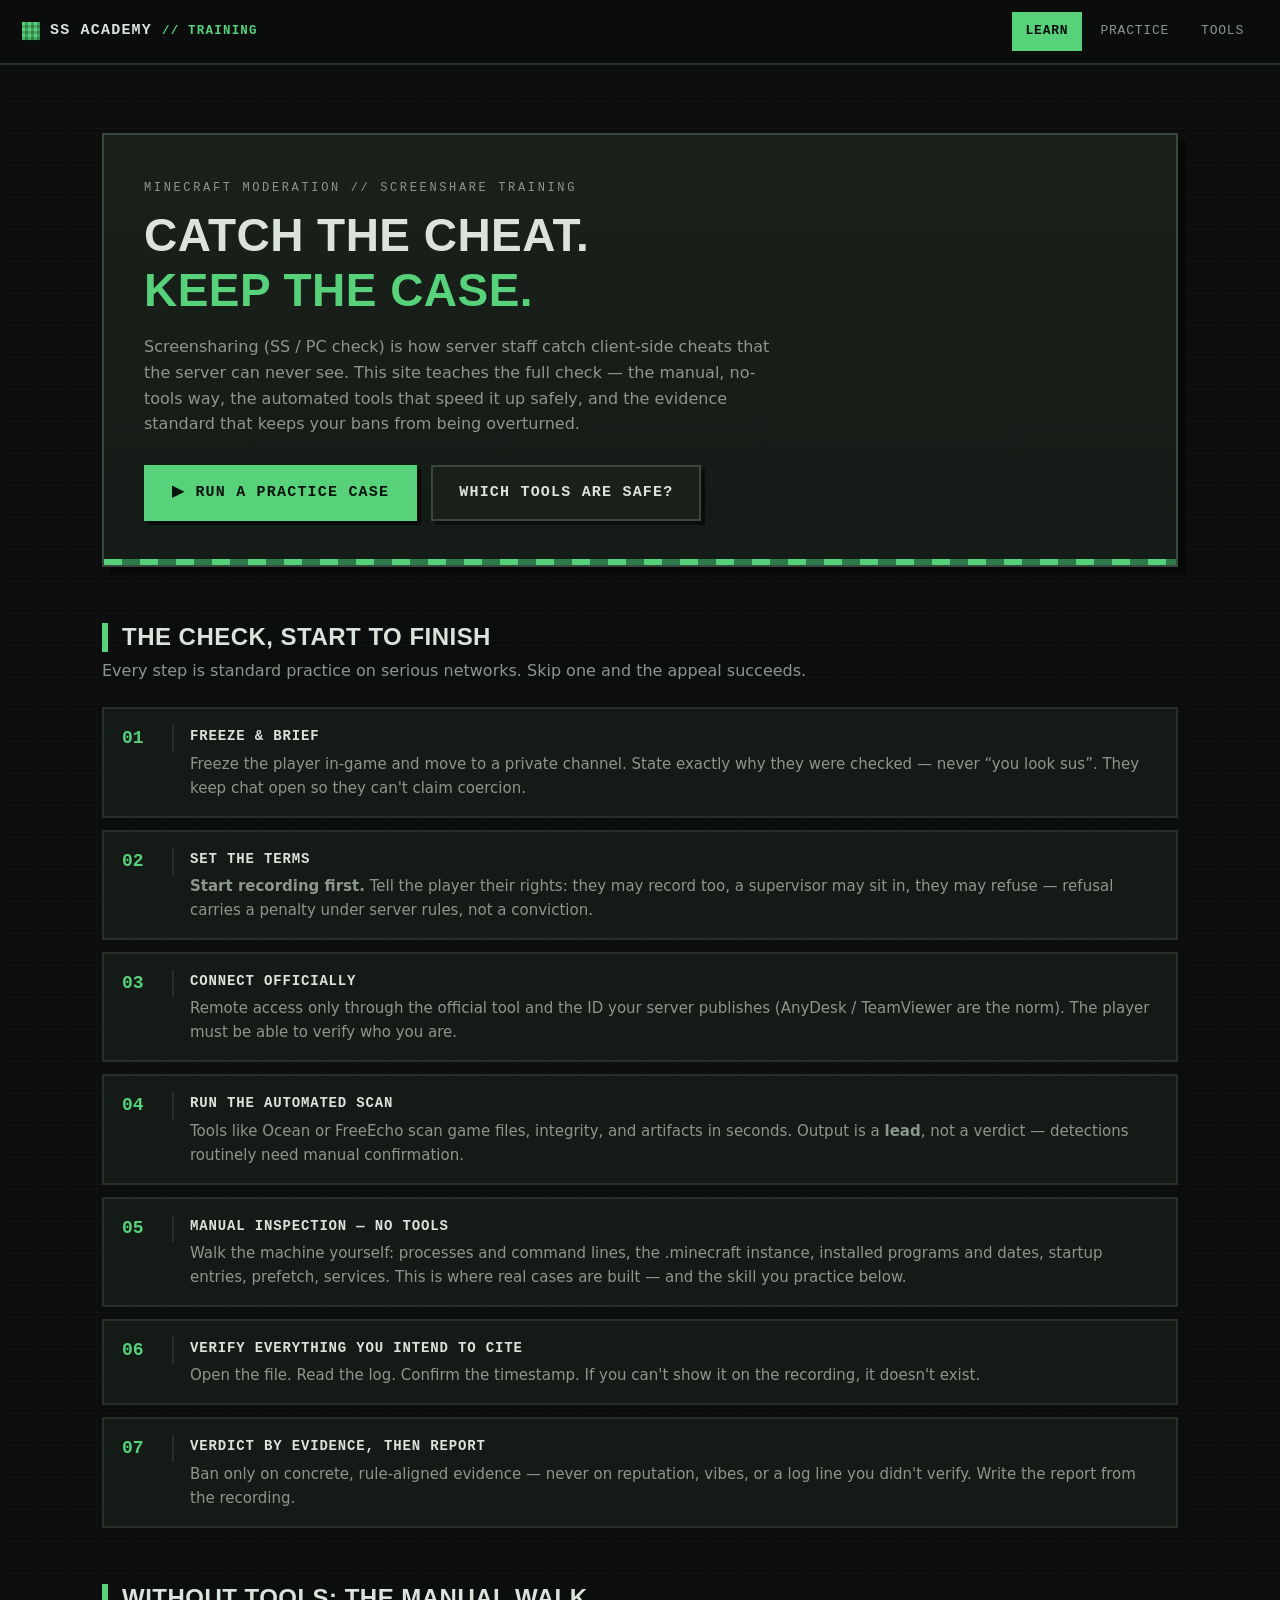
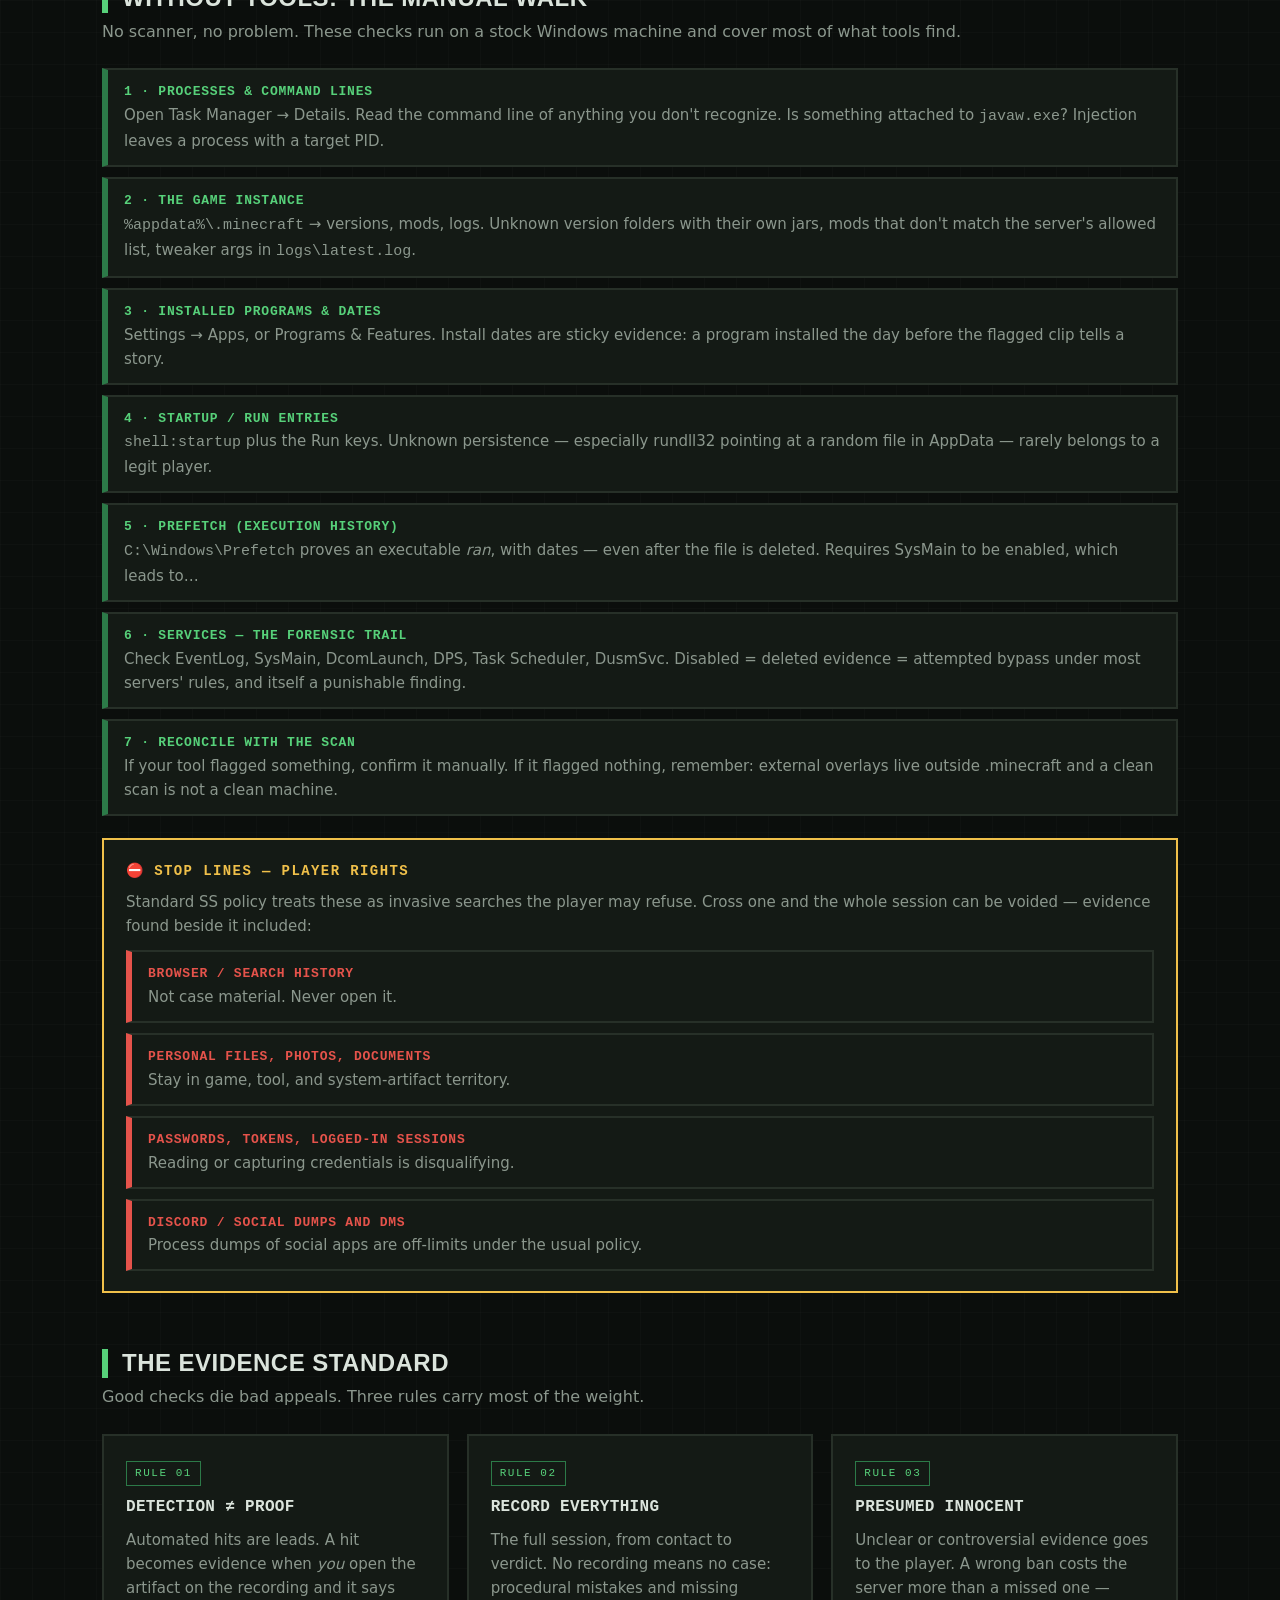
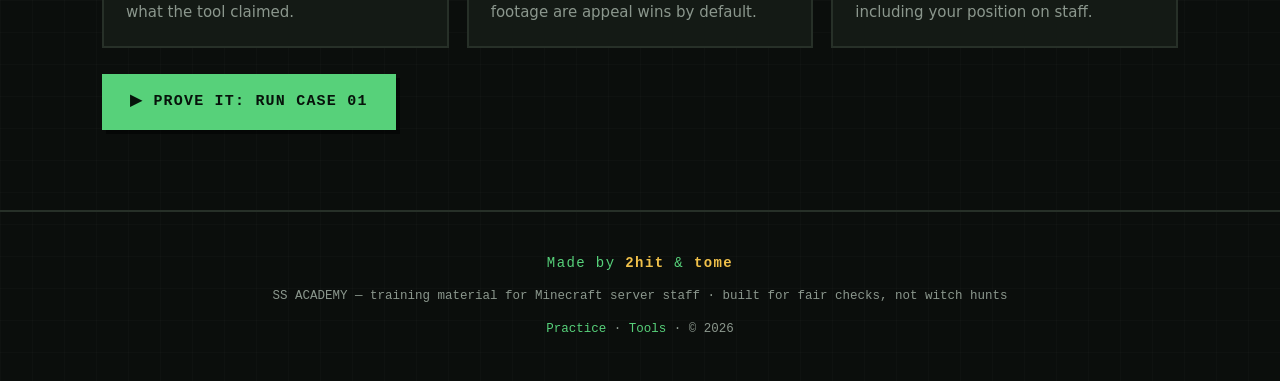
==== commit f89ee3e2: "Add launcher startup logs, mod bundles, new panels, and tool naming fixes Rewrite scenario content w" ====
--- a/index.html
+++ b/index.html
@@ -54,7 +54,7 @@
         </div>
         <div class="flow-step">
           <div><h4>Run the automated scan</h4>
-          <p>Tools like Ocean or Echo scan game files, integrity, and artifacts in seconds. Output is a <b>lead</b>, not a verdict — detections routinely need manual confirmation.</p></div>
+          <p>Tools like Ocean or FreeEcho scan game files, integrity, and artifacts in seconds. Output is a <b>lead</b>, not a verdict — detections routinely need manual confirmation.</p></div>
         </div>
         <div class="flow-step">
           <div><h4>Manual inspection — no tools</h4>
--- a/assets/styles.css
+++ b/assets/styles.css
@@ -674,6 +674,117 @@
 .debrief-point b { font-family: var(--mono); font-size: 13px; color: var(--accent); letter-spacing: .05em; text-transform: uppercase; }
 .debrief-point span { color: var(--muted); font-size: 14.5px; }
 
+/* ---------- new content panels (launcherStartup + mod folders) ---------- */
+
+.launcher-startup {
+  border: 2px solid var(--line);
+  background: var(--panel);
+  padding: 16px 18px;
+  font-family: var(--mono);
+  font-size: 12.5px;
+  color: var(--text);
+}
+.launcher-startup-title {
+  font-family: var(--display);
+  font-size: 19px;
+  letter-spacing: .02em;
+  color: var(--accent);
+  margin: 0 0 6px;
+}
+.launcher-startup-meta {
+  font-size: 13px;
+  color: var(--blue);
+  margin-bottom: 12px;
+}
+.launcher-startup-log {
+  white-space: pre-line;
+  color: var(--muted);
+  font-size: 12px;
+  line-height: 1.5;
+  margin: 0;
+  border-top: 1px dashed var(--line-hi);
+  padding-top: 10px;
+}
+.launcher-startup-log b {
+  color: var(--text);
+}
+
+.mod-folder {
+  border: 2px solid var(--line);
+  background: var(--panel);
+  padding: 16px 18px;
+  font-family: var(--mono);
+  font-size: 12.5px;
+  color: var(--text);
+}
+.mod-folder-title {
+  font-family: var(--display);
+  font-size: 19px;
+  letter-spacing: .02em;
+  color: var(--gold);
+  margin: 0 0 6px;
+}
+.mod-folder-meta {
+  font-size: 13px;
+  color: var(--blue);
+  margin-bottom: 12px;
+}
+.mod-bundle {
+  display: flex;
+  flex-direction: column;
+  gap: 8px;
+}
+.mod-row {
+  display: flex;
+  align-items: center;
+  gap: 12px;
+  padding: 9px 12px;
+  border: 2px solid var(--line);
+  background: var(--panel2);
+}
+.mod-row:hover { border-color: var(--line-hi); background: #1e261f; }
+.mod-row-title {
+  font-family: var(--mono);
+  font-size: 13.5px;
+  font-weight: 600;
+}
+.mod-row-count {
+  font-family: var(--mono);
+  font-size: 12px;
+  color: var(--muted);
+  flex-shrink: 0;
+}
+.mod-row-sub {
+  font-size: 11px;
+  color: var(--muted);
+  white-space: nowrap;
+}
+.mod-hack {
+  margin-top: 14px;
+  padding: 12px 14px;
+  border: 2px dashed var(--line-hi);
+  background: rgba(229,83,75,.06);
+}
+.mod-hack-title {
+  font-family: var(--display);
+  font-size: 16px;
+  letter-spacing: .02em;
+  color: var(--red);
+  margin: 0 0 6px;
+}
+.mod-hack-list {
+  list-style: none;
+  margin: 0;
+  padding: 0;
+}
+.mod-hack-list li {
+  font-family: var(--mono);
+  font-size: 12.5px;
+  color: var(--text);
+  padding: 3px 0;
+}
+.mod-hack-list li::before { content: "\25B6\0020"; color: var(--red); }
+
 /* ---------- footer ---------- */
 
 .footer {
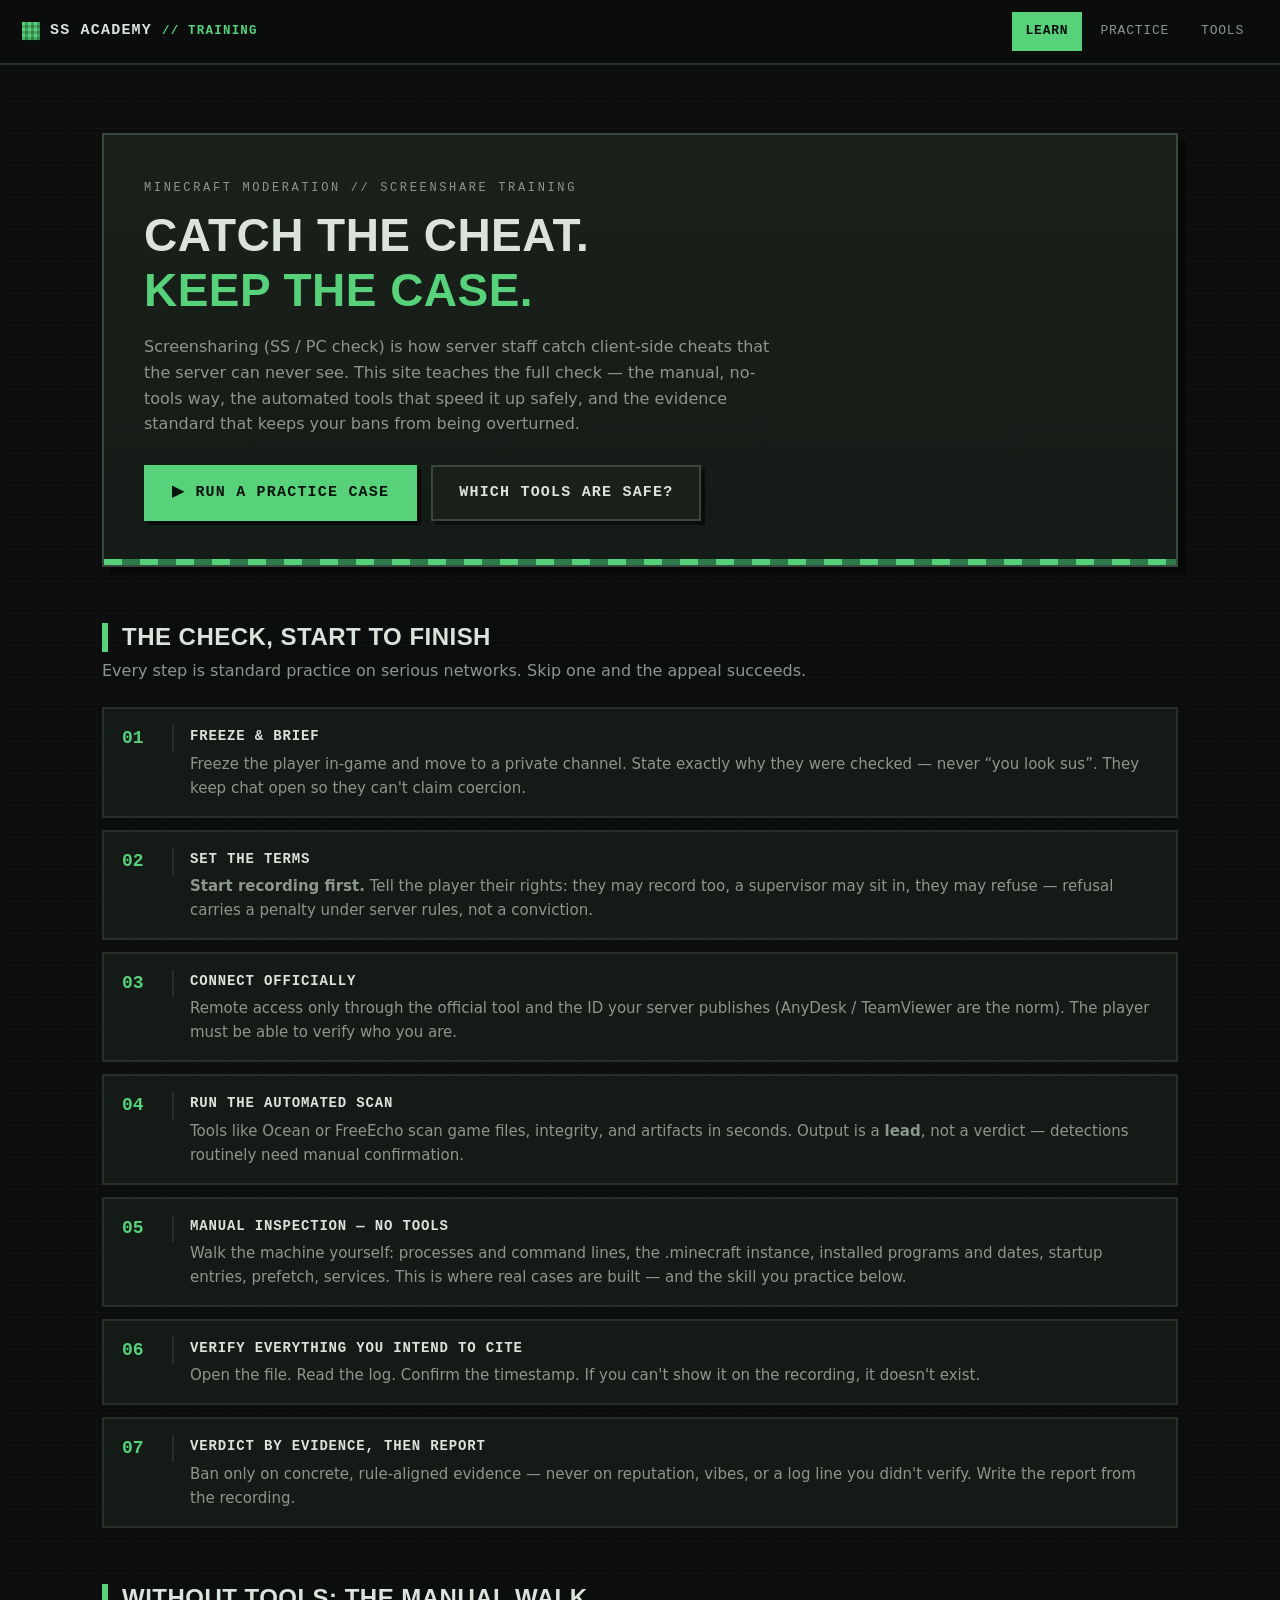
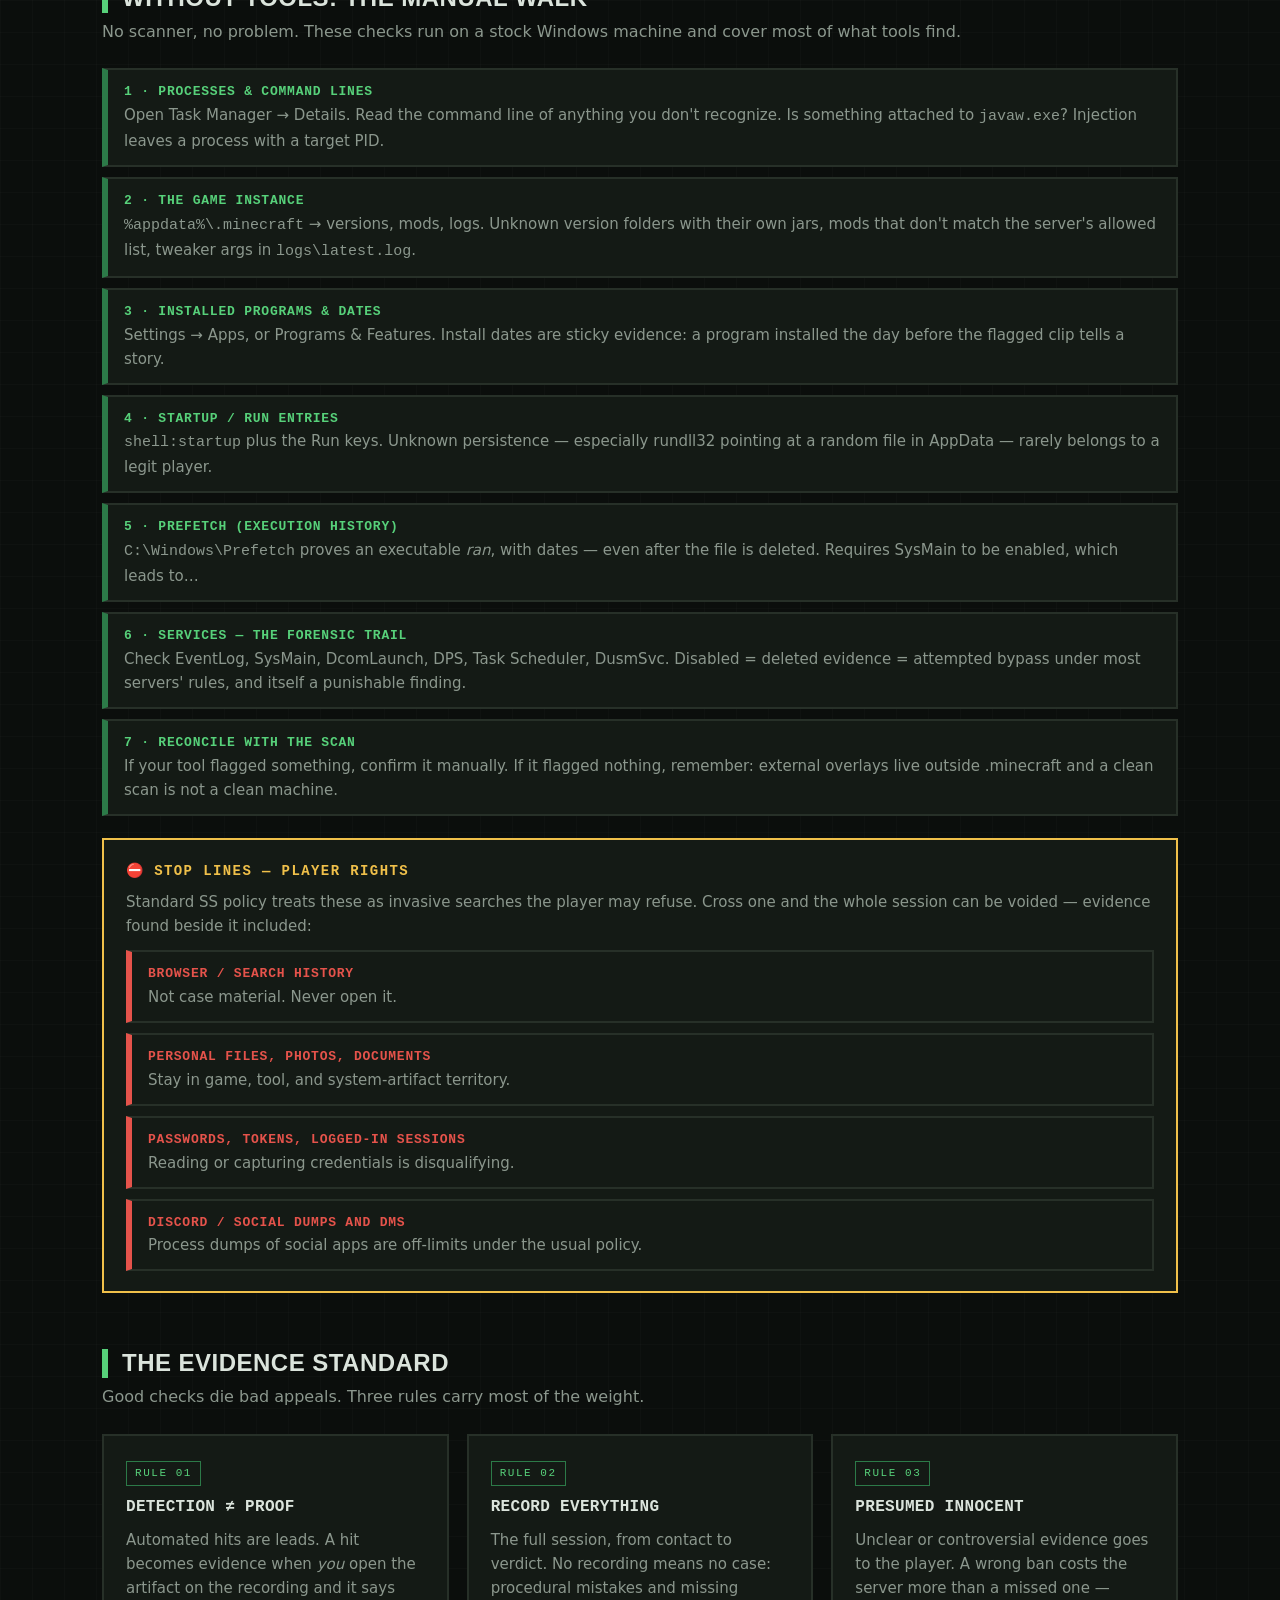
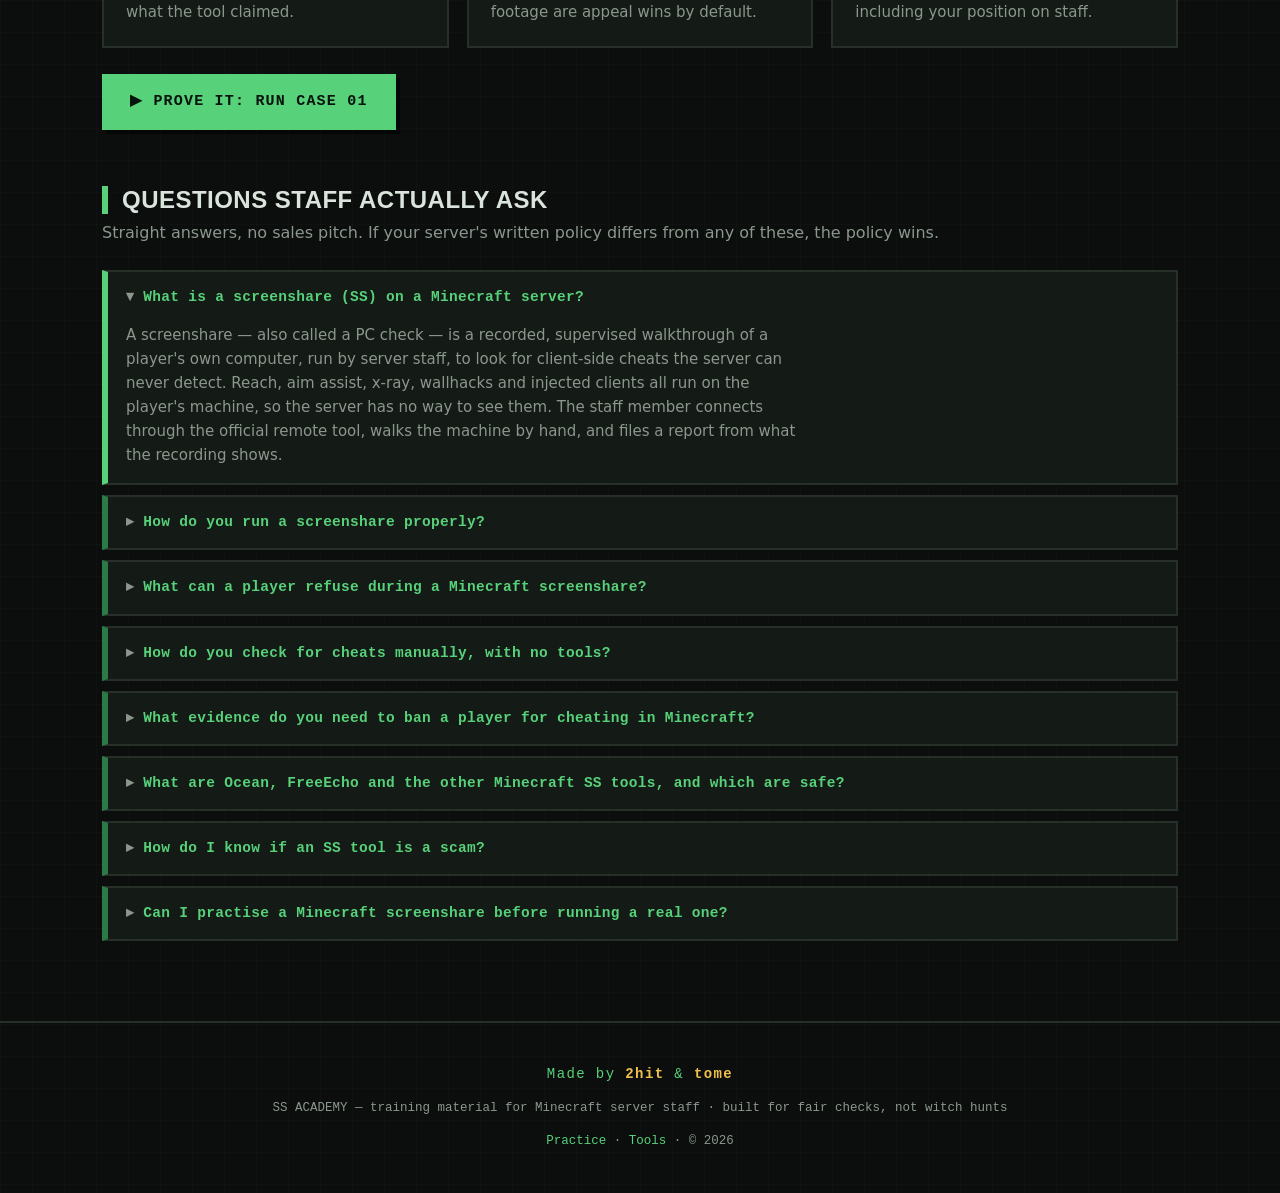
==== commit 5c6cb038: "Rebuild the machine wall and make the site citable by search The screenshare check was shallow where" ====
--- a/index.html
+++ b/index.html
@@ -3,10 +3,102 @@
 <head>
   <meta charset="utf-8">
   <meta name="viewport" content="width=device-width, initial-scale=1">
-  <title>SS Academy — Learn to screenshare in Minecraft</title>
-  <meta name="description" content="Train as Minecraft server staff: the screenshare process, manual no-tools checks, safe tools like Ocean, and the evidence standard.">
+  <title>SS Academy — Minecraft Screenshare (SS / PC Check) Guide &amp; Practice Simulator</title>
+  <meta name="description" content="Free guide to Minecraft screenshares (SS / PC checks) for server staff: how to run one, the manual no-tools walk, safe SS tools (Ocean, FreeEcho, Sysinternals), player rights, and the evidence standard. Includes a practice simulator.">
+  <meta name="keywords" content="minecraft screenshare, ss academy, how to screenshare minecraft, minecraft pc check, minecraft staff training, ocean ss tool, freeecho, minecraft anticheat, how to ban a cheater minecraft">
+  <link rel="canonical" href="https://tomeiiihrby-web.github.io/ss-academy/">
+  <meta property="og:type" content="website">
+  <meta property="og:site_name" content="SS Academy">
+  <meta property="og:title" content="SS Academy — Minecraft Screenshare (SS / PC Check) Guide">
+  <meta property="og:description" content="The full screenshare process for Minecraft server staff, plus a free practice simulator with three cases.">
+  <meta property="og:url" content="https://tomeiiihrby-web.github.io/ss-academy/">
+  <meta name="twitter:card" content="summary">
   <link rel="icon" href="data:image/svg+xml,%3Csvg%20xmlns='http://www.w3.org/2000/svg'%20viewBox='0%200%2016%2016'%3E%3Crect%20width='16'%20height='16'%20fill='%2357d17a'/%3E%3Crect%20width='16'%20height='5'%20fill='%232c7a48'/%3E%3C/svg%3E">
   <link rel="stylesheet" href="assets/styles.css">
+  <script type="application/ld+json">
+  {
+    "@context": "https://schema.org",
+    "@type": "FAQPage",
+    "mainEntity": [
+      {
+        "@type": "Question",
+        "name": "What is a screenshare (SS) on a Minecraft server?",
+        "acceptedAnswer": {
+          "@type": "Answer",
+          "text": "A screenshare, also called a PC check, is a recorded, supervised walkthrough of a player's own computer run by server staff to look for client-side cheats the server cannot detect — reach, aim assist, x-ray, wallhacks and injected clients all run on the player's machine. Staff connect through the official remote tool, walk the machine by hand, and file a report from what the recording shows."
+        }
+      },
+      {
+        "@type": "Question",
+        "name": "How do you run a screenshare properly?",
+        "acceptedAnswer": {
+          "@type": "Answer",
+          "text": "Freeze the player and move to a private channel, state exactly why they are being checked, start recording before anything else and read out their rights, connect only through the official remote tool and your server's published ID, run the automated scan if you use one, walk the machine manually, verify by hand every artifact you intend to cite, then file the verdict from the recording. Skipping the recording or the manual verification is how bans get overturned."
+        }
+      },
+      {
+        "@type": "Question",
+        "name": "What can a player refuse during a Minecraft screenshare?",
+        "acceptedAnswer": {
+          "@type": "Answer",
+          "text": "Standard SS policy treats browser and search history, personal files and photos, passwords, tokens, logged-in sessions, and Discord or social media dumps as invasive searches the player may refuse. A refusal carries a rules penalty, not proof of cheating. Opening any of these anyway stamps a procedural breach that can void the whole session and the punishment with it."
+        }
+      },
+      {
+        "@type": "Question",
+        "name": "How do you check for cheats manually, with no tools?",
+        "acceptedAnswer": {
+          "@type": "Answer",
+          "text": "Seven checks on a stock Windows machine cover most of what scanners find: processes and command lines and what is attached to javaw.exe; the game instance in %appdata%\\.minecraft; installed programs with install dates; startup and Run entries; Prefetch execution history in C:\\Windows\\Prefetch; Windows services, where a disabled EventLog, SysMain or DPS is deleted evidence; then reconcile whatever the scan found."
+        }
+      },
+      {
+        "@type": "Question",
+        "name": "What evidence do you need to ban a player for cheating in Minecraft?",
+        "acceptedAnswer": {
+          "@type": "Answer",
+          "text": "Concrete, verified, layered artifacts that you personally opened on the recording — for example a cheat jar whose manifest hashes against nothing Mojang publishes, plus a live process holding a write handle into javaw.exe, plus the launch log proving it loaded. What never meets the bar: a tool detection you never opened, Cheat Engine merely being installed, anticheat flags alone, or a confident accusation in chat."
+        }
+      },
+      {
+        "@type": "Question",
+        "name": "What are Ocean, FreeEcho and the other Minecraft SS tools, and which are safe?",
+        "acceptedAnswer": {
+          "@type": "Answer",
+          "text": "Ocean (anticheat.ac) is the most widely deployed free automated scanner, with a public freeze plugin. FreeEcho (freeecho.net) is the other long-running platform named in major networks' public SS policies. Both run live investigations on a player's machine, so verify the source before installing anything on staff machines. Microsoft Sysinternals (Process Explorer, Autoruns) is the gold standard and needs no third party at all."
+        }
+      },
+      {
+        "@type": "Question",
+        "name": "How do I know if an SS tool is a scam?",
+        "acceptedAnswer": {
+          "@type": "Answer",
+          "text": "Score it on seven points and walk away at three misses: official source only, never a Discord DM or short link; verifiable publisher with signed binaries or a public repo; it never asks you to disable antivirus; transparent about what data leaves the machine; honest pricing with no discounted pins or cracked builds; used by networks whose public SS policies you can read; and it stays in its lane, because tools detect and humans decide. A tool promising instant bans or undetectability is selling a bypass."
+        }
+      },
+      {
+        "@type": "Question",
+        "name": "Can I practise a Minecraft screenshare before running a real one?",
+        "acceptedAnswer": {
+          "@type": "Answer",
+          "text": "Yes. The SS Academy practice simulator runs three cases against simulated machines. You run the protocol tests, keep the suspect talking on comms, cite only what you verified by hand, answer a field test, then defend the file when an appeal panel challenges your citations. Case 01 is blatant, case 02 is deleted evidence that looks clean in Task Manager, and case 03 is the one where the correct verdict is to let the player walk."
+        }
+      }
+    ]
+  }
+  </script>
+  <script type="application/ld+json">
+  {
+    "@context": "https://schema.org",
+    "@type": "WebSite",
+    "name": "SS Academy",
+    "alternateName": ["SS Academy Minecraft", "Minecraft Screenshare Academy"],
+    "url": "https://tomeiiihrby-web.github.io/ss-academy/",
+    "description": "Training for Minecraft server staff: how to run a screenshare (SS / PC check), the manual no-tools walk, safe SS tools, and the evidence standard.",
+    "inLanguage": "en",
+    "publisher": { "@type": "Organization", "name": "SS Academy" }
+  }
+  </script>
 </head>
 <body>
 
@@ -124,6 +216,45 @@
       </div>
     </section>
 
+    <section id="faq">
+      <h2 class="section-title">Questions staff actually ask</h2>
+      <p class="section-sub">Straight answers, no sales pitch. If your server's written policy differs from any of these, the policy wins.</p>
+      <div class="faq">
+        <details class="faq-item" open>
+          <summary>What is a screenshare (SS) on a Minecraft server?</summary>
+          <p>A screenshare — also called a PC check — is a recorded, supervised walkthrough of a player's own computer, run by server staff, to look for client-side cheats the server can never detect. Reach, aim assist, x-ray, wallhacks and injected clients all run on the player's machine, so the server has no way to see them. The staff member connects through the official remote tool, walks the machine by hand, and files a report from what the recording shows.</p>
+        </details>
+        <details class="faq-item">
+          <summary>How do you run a screenshare properly?</summary>
+          <p>Seven steps, in order: freeze the player and move to a private channel; state exactly why they are being checked; <b>start recording before anything else</b> and read out their rights (they may record too, a supervisor may sit in, and they may refuse); connect only through the official remote tool and your server's published ID; run the automated scan if you use one; walk the machine manually; verify by hand every artifact you intend to cite; then file the verdict from the recording. Skipping the recording or the manual verification is how bans get overturned.</p>
+        </details>
+        <details class="faq-item">
+          <summary>What can a player refuse during a Minecraft screenshare?</summary>
+          <p>Standard SS policy treats browser and search history, personal files and photos, passwords, tokens, logged-in sessions, and Discord or social media dumps as invasive searches the player may refuse. A refusal carries a rules penalty — it is <i>not</i> proof of cheating. Opening any of these anyway stamps a procedural breach that can void the whole session and the punishment with it, even if you found something real.</p>
+        </details>
+        <details class="faq-item">
+          <summary>How do you check for cheats manually, with no tools?</summary>
+          <p>Seven checks on a stock Windows machine cover most of what scanners find: processes and command lines (Task Manager → Details, and what is attached to <code>javaw.exe</code>); the game instance in <code>%appdata%\.minecraft</code>; installed programs with their install dates; startup and Run entries; Prefetch execution history in <code>C:\Windows\Prefetch</code>; Windows services (a disabled EventLog, SysMain or DPS is deleted evidence); then reconcile whatever the scan found. This site teaches and drills the whole walk.</p>
+        </details>
+        <details class="faq-item">
+          <summary>What evidence do you need to ban a player for cheating in Minecraft?</summary>
+          <p>Concrete, verified, layered artifacts that you personally opened on the recording — for example a cheat jar whose manifest hashes against nothing Mojang publishes, plus a live process holding a write handle into <code>javaw.exe</code>, plus the launch log proving it loaded. What never meets the bar: a tool detection you never opened, Cheat Engine merely being installed, anticheat flags alone, or a confident accusation in chat. If you cannot show it on the recording, it does not exist.</p>
+        </details>
+        <details class="faq-item">
+          <summary>What are Ocean, FreeEcho and the other Minecraft SS tools, and which are safe?</summary>
+          <p><b>Ocean</b> (anticheat.ac) is the most widely deployed free automated scanner, with a public freeze plugin. <b>FreeEcho</b> (freeecho.net) is the other long-running platform named in major networks' public SS policies. Both run live investigations on a player's machine, so verify the source yourself before installing anything on staff machines. <b>Microsoft Sysinternals</b> (Process Explorer, Autoruns) is the gold standard and needs no third party at all. See the <a href="tools.html">tool directory and the 7-point safety rubric</a> for the rest, including the scam patterns to avoid.</p>
+        </details>
+        <details class="faq-item">
+          <summary>How do I know if an SS tool is a scam?</summary>
+          <p>Score it on seven points and walk away at three misses: official source only (never a Discord DM, short link, or lookalike domain); verifiable publisher (signed binaries or a public repo); it never asks you to disable antivirus or load unsigned drivers; transparent about what data leaves the machine; honest pricing with no "discounted pins" or cracked builds; used by networks whose public SS policies you can read; and it stays in its lane — tools detect, humans decide. A tool promising "instant bans" or undetectability is selling you someone else's bypass.</p>
+        </details>
+        <details class="faq-item">
+          <summary>Can I practise a Minecraft screenshare before running a real one?</summary>
+          <p>Yes — <a href="practice.html">the practice simulator</a> runs three cases against simulated machines. You are the checker: you run the protocol tests, keep the suspect talking on comms while you work, cite only what you verified by hand, answer a field test, then defend the file when an appeal panel challenges your citations. Case 01 is blatant, case 02 is the deleted-evidence case that looks clean in Task Manager, and case 03 is the one where the correct verdict is to let the player walk. Your report is scored on evidence, procedure and conduct.</p>
+        </details>
+      </div>
+    </section>
+
   </main>
 
   <footer class="footer">
--- a/assets/styles.css
+++ b/assets/styles.css
@@ -674,6 +674,83 @@
 .debrief-point b { font-family: var(--mono); font-size: 13px; color: var(--accent); letter-spacing: .05em; text-transform: uppercase; }
 .debrief-point span { color: var(--muted); font-size: 14.5px; }
 
+/* ---------- the machine wall: Task Manager ---------- */
+
+.tm { display: flex; flex-direction: column; gap: 8px; }
+
+.tm-bar {
+  font-family: var(--mono);
+  font-size: 11px;
+  letter-spacing: .1em;
+  color: var(--muted);
+  text-transform: uppercase;
+}
+
+.tm-table {
+  border: 2px solid var(--line);
+  background: var(--bg2);
+  max-height: 460px;
+  overflow-y: auto;
+  overflow-x: auto;
+}
+
+.tm-row {
+  display: grid;
+  grid-template-columns: minmax(150px, 2.2fr) 62px 60px 84px 66px minmax(70px, .9fr);
+  gap: 10px;
+  align-items: center;
+  width: 100%;
+  text-align: left;
+  background: transparent;
+  border: 0;
+  border-bottom: 1px solid var(--line);
+  border-left: 3px solid transparent;
+  color: var(--text);
+  padding: 5px 10px;
+  cursor: pointer;
+  font-family: var(--mono);
+  font-size: 12px;
+}
+.tm-row:hover { background: var(--panel2); border-left-color: var(--line-hi); }
+.tm-row.cited { border-left-color: var(--accent); background: rgba(87, 209, 122, .07); }
+
+.tm-head-row {
+  position: sticky;
+  top: 0;
+  z-index: 2;
+  background: var(--panel);
+  border-bottom: 2px solid var(--line-hi);
+  color: var(--accent);
+  font-size: 10.5px;
+  letter-spacing: .12em;
+  text-transform: uppercase;
+  cursor: default;
+}
+.tm-head-row:hover { background: var(--panel); border-left-color: transparent; }
+
+.tm-c {
+  white-space: nowrap;
+  overflow: hidden;
+  text-overflow: ellipsis;
+}
+.tm-c:nth-child(2), .tm-c:nth-child(3), .tm-c:nth-child(5) { text-align: right; color: var(--muted); }
+.tm-c:nth-child(4) { text-align: right; }
+.tm-c:nth-child(6) { color: var(--muted); }
+
+/* ---------- mod folders ---------- */
+
+.mod-folder-row { align-items: center; }
+.mod-count {
+  font-family: var(--mono);
+  font-size: 11.5px;
+  color: var(--gold);
+  background: rgba(240, 192, 74, .1);
+  border: 1px solid #6b5a22;
+  padding: 3px 8px;
+  flex-shrink: 0;
+  white-space: nowrap;
+}
+
 /* ---------- new content panels (launcherStartup + mod folders) ---------- */
 
 .launcher-startup {
@@ -697,13 +774,15 @@
   margin-bottom: 12px;
 }
 .launcher-startup-log {
-  white-space: pre-line;
+  white-space: pre;
+  overflow-x: auto;
   color: var(--muted);
   font-size: 12px;
   line-height: 1.5;
   margin: 0;
   border-top: 1px dashed var(--line-hi);
   padding-top: 10px;
+  font-family: var(--mono);
 }
 .launcher-startup-log b {
   color: var(--text);
@@ -785,6 +864,49 @@
 }
 .mod-hack-list li::before { content: "\25B6\0020"; color: var(--red); }
 
+/* ---------- FAQ ---------- */
+
+.faq { display: grid; gap: 10px; }
+
+.faq-item {
+  background: var(--panel);
+  border: 2px solid var(--line);
+  border-left: 6px solid var(--accent-dim);
+}
+.faq-item[open] { border-left-color: var(--accent); }
+
+.faq-item summary {
+  font-family: var(--mono);
+  font-size: 14.5px;
+  font-weight: 700;
+  color: var(--accent);
+  padding: 14px 18px;
+  cursor: pointer;
+  list-style: none;
+  letter-spacing: .02em;
+}
+.faq-item summary::-webkit-details-marker { display: none; }
+.faq-item summary::before { content: "\25B8\0020"; color: var(--muted); }
+.faq-item[open] summary::before { content: "\25BE\0020"; }
+.faq-item summary:hover { background: var(--panel2); }
+
+.faq-item p {
+  margin: 0;
+  padding: 0 18px 16px 18px;
+  color: var(--muted);
+  font-size: 15px;
+  max-width: 74ch;
+}
+.faq-item code {
+  font-family: var(--mono);
+  font-size: 13px;
+  background: var(--bg2);
+  border: 1px solid var(--line);
+  padding: 1px 5px;
+  color: var(--text);
+  word-break: break-all;
+}
+
 /* ---------- footer ---------- */
 
 .footer {
@@ -807,6 +929,14 @@
 }
 
 @media (max-width: 760px) {
+  .tm-row {
+    grid-template-columns: minmax(120px, 2fr) 54px 52px 74px 58px 60px;
+    gap: 7px;
+    font-size: 11px;
+    padding: 5px 8px;
+  }
+  .tm-table { max-height: 380px; }
+  .mod-count { font-size: 10.5px; padding: 2px 6px; }
   .sim-main { grid-template-columns: 1fr; }
   .panel-nav { flex-direction: row; overflow-x: auto; border-right: none; border-bottom: 2px solid var(--line); }
   .panel-tab { white-space: nowrap; }
